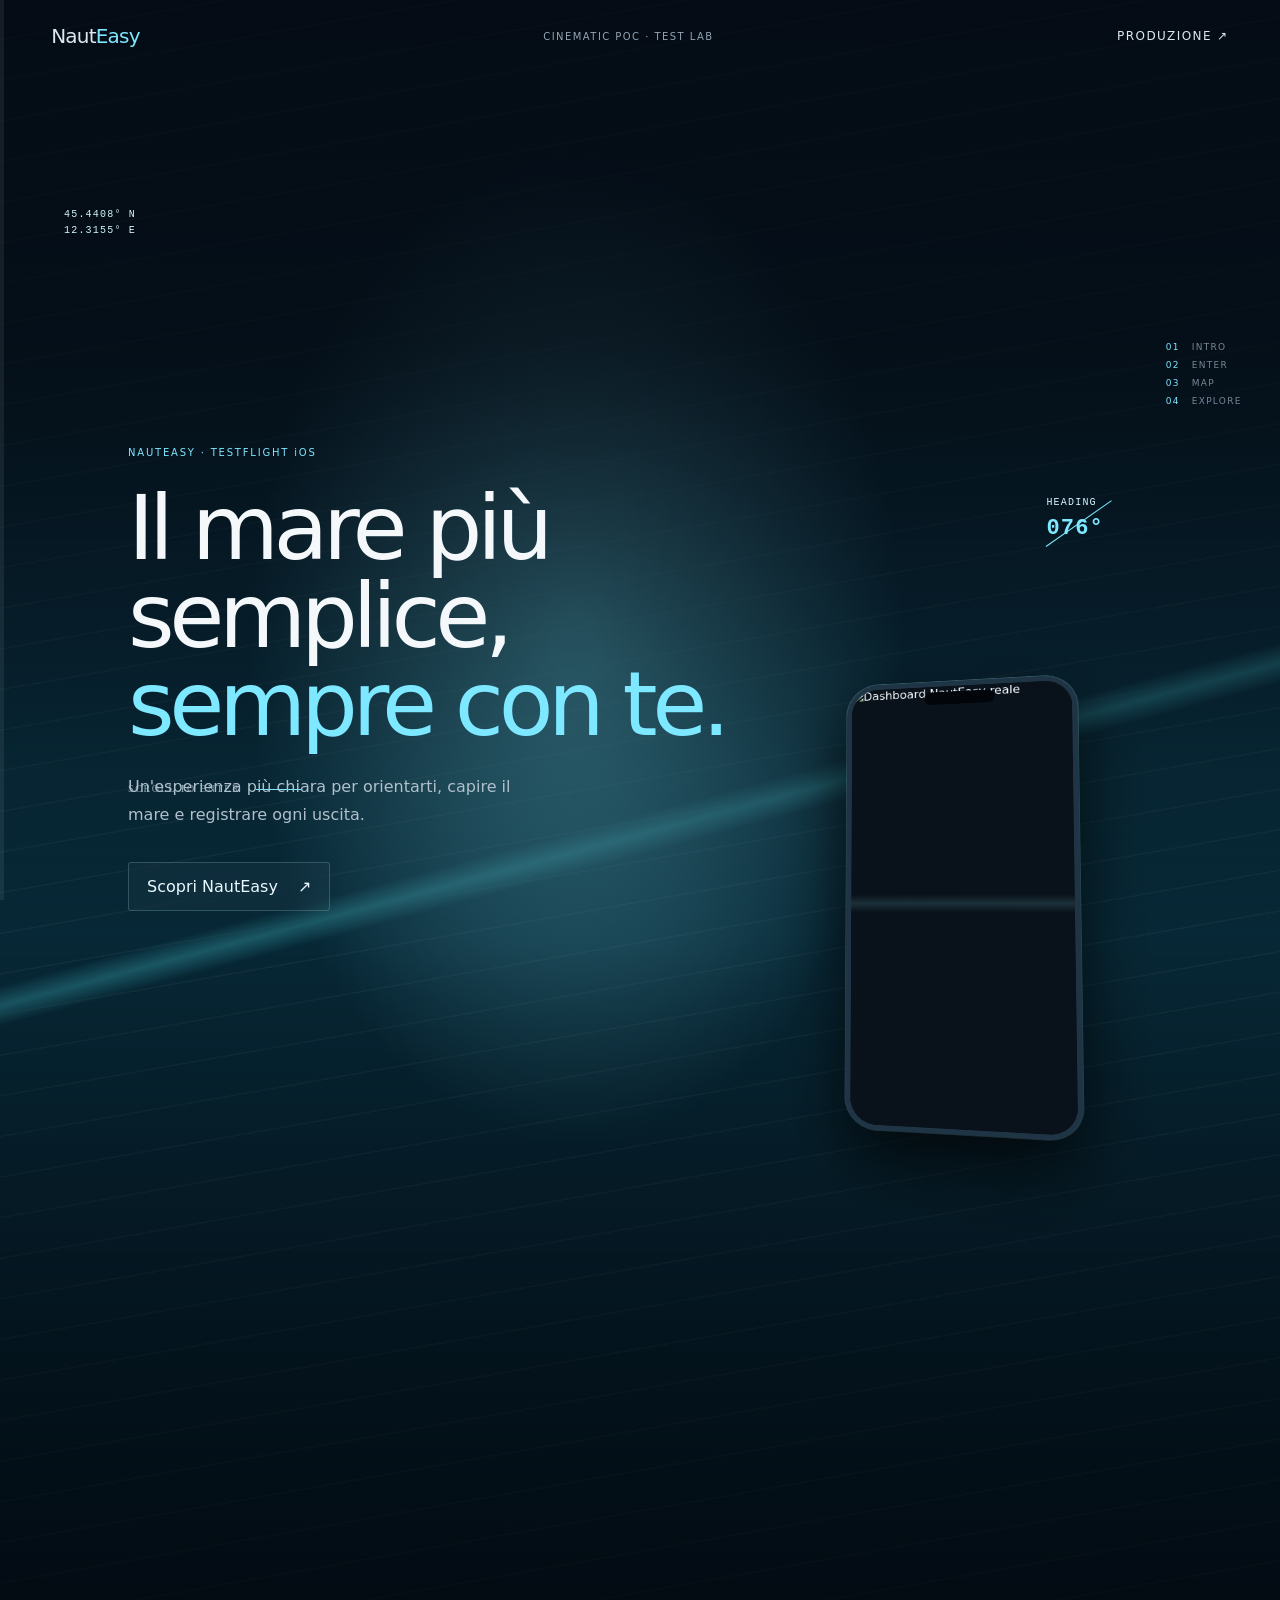
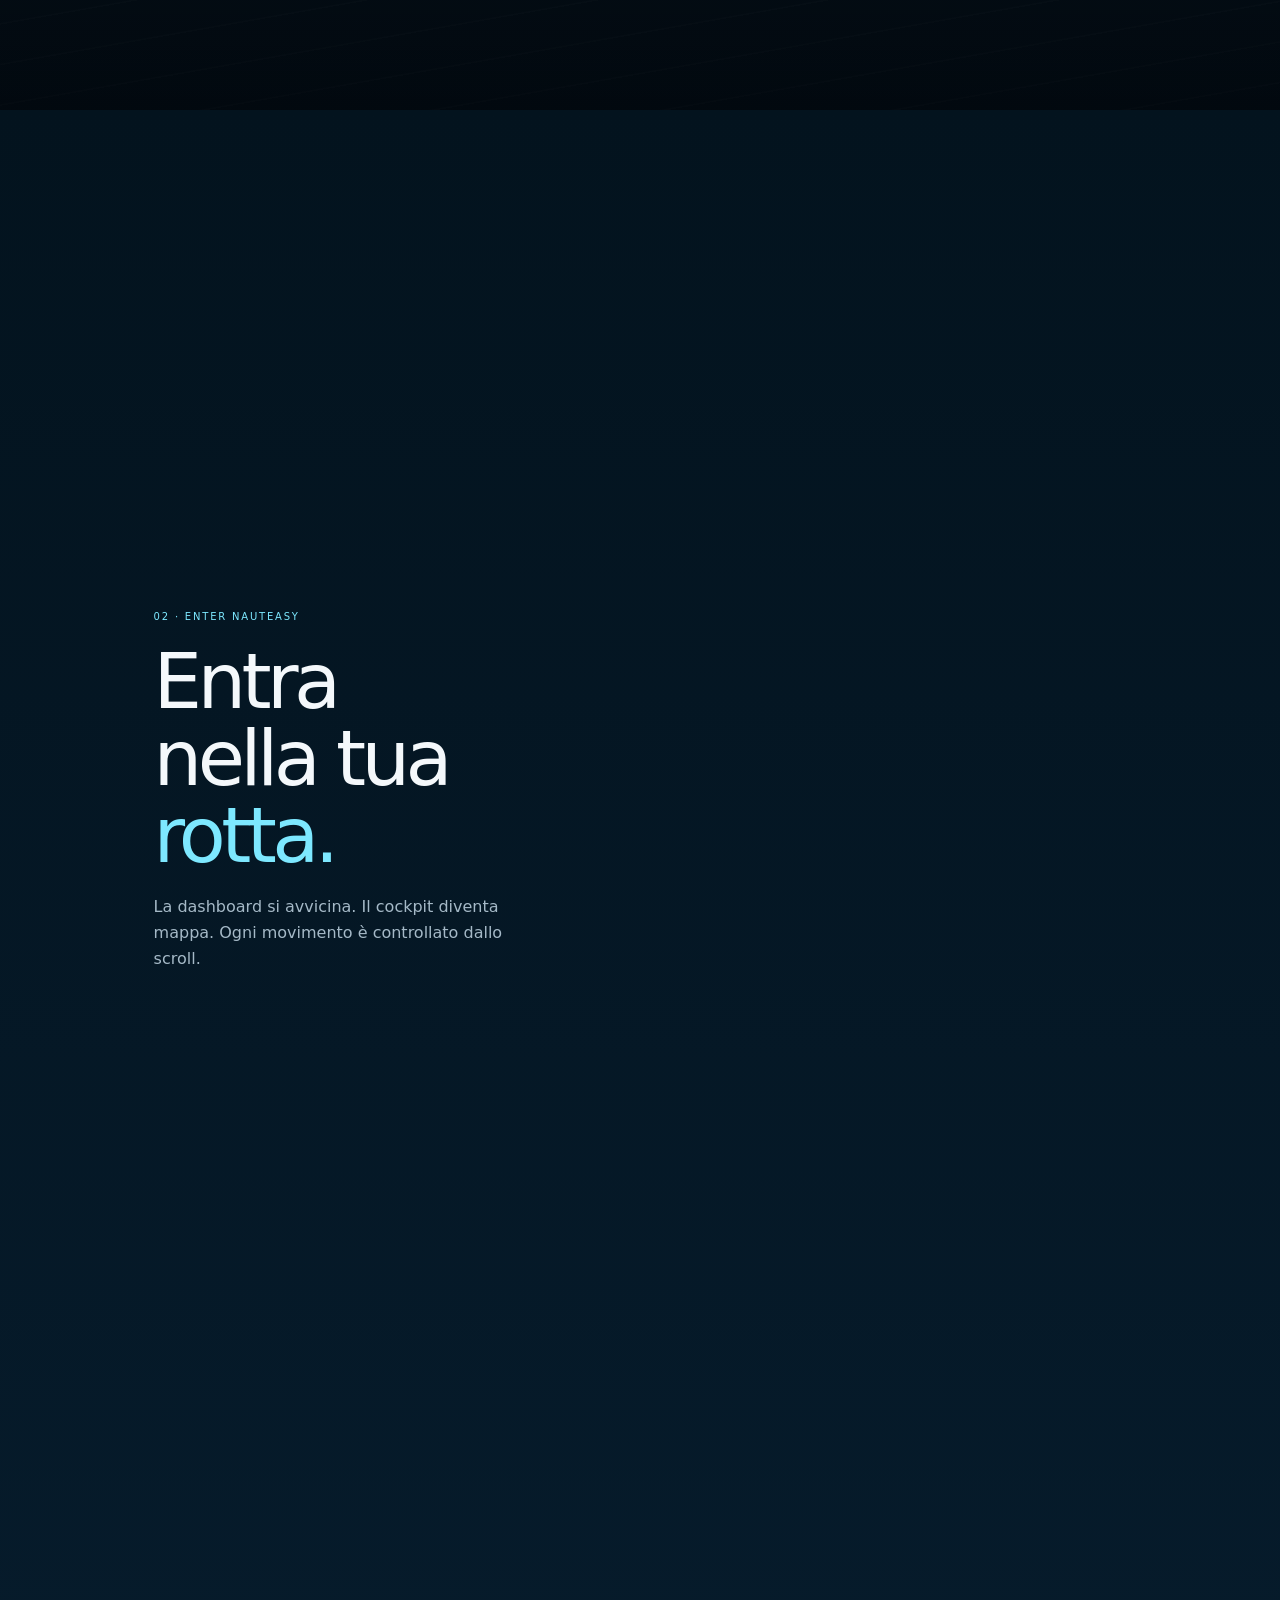
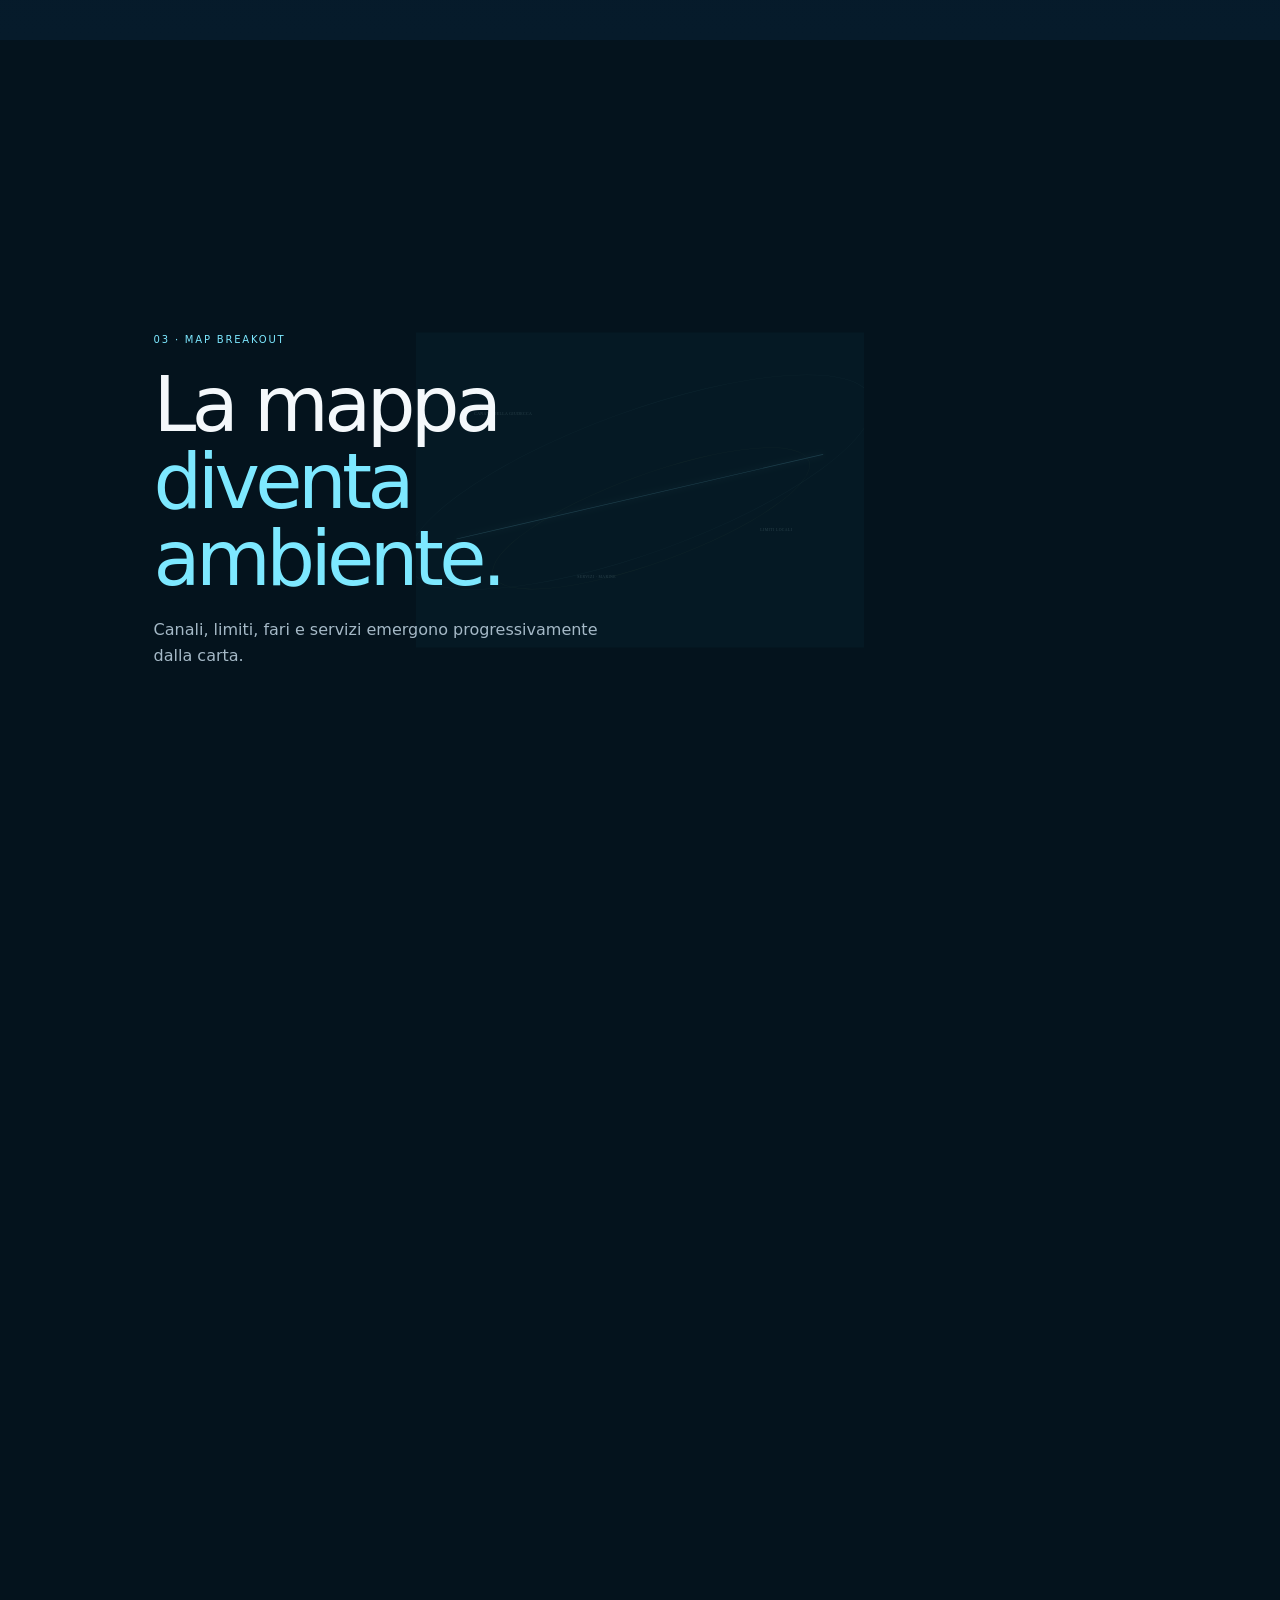
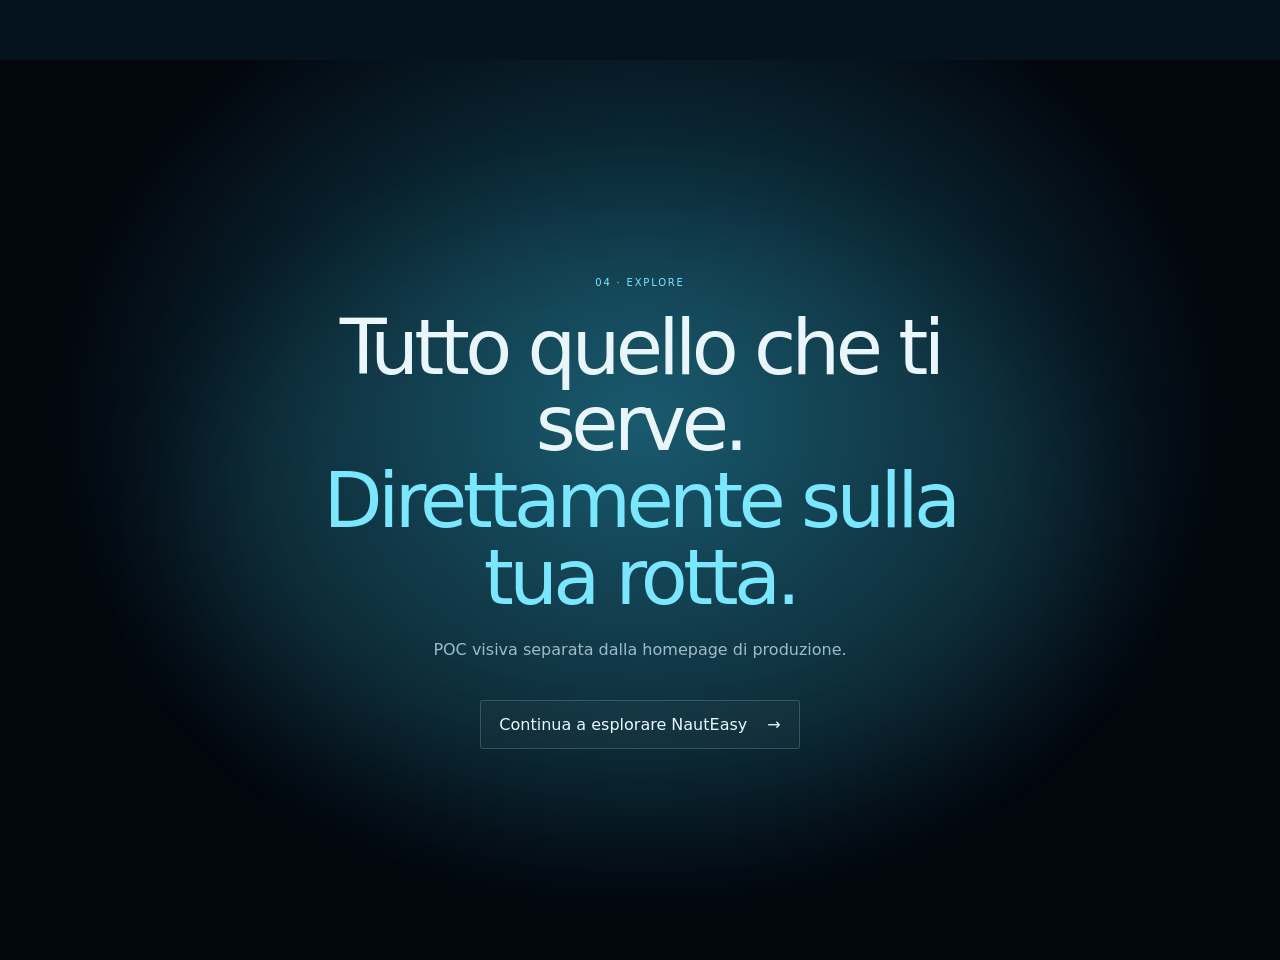
==== cinematic-poc/index.html @ 695d8c0b "Add isolated cinematic scroll POC" ====
<!doctype html><html lang="it"><head><meta charset="utf-8"><meta name="viewport" content="width=device-width,initial-scale=1"><meta name="description" content="NautEasy cinematic scroll POC — laboratorio visivo separato dalla produzione."><title>NautEasy — Cinematic Scroll POC</title><link rel="stylesheet" href="styles.css"></head><body><div class="progress"><span></span></div><nav class="nav"><a href="../index.html" class="logo">Naut<span>Easy</span></a><span class="poc">CINEMATIC POC · TEST LAB</span><a href="../index.html">Produzione ↗</a></nav><aside class="chapters"><b>01</b><span>INTRO</span><b>02</b><span>ENTER</span><b>03</b><span>MAP</span><b>04</b><span>EXPLORE</span></aside><main><section class="scene hero"><div class="sea"></div><div class="hud coord">45.4408° N<br>12.3155° E</div><div class="hud heading">HEADING <strong>076°</strong><i></i></div><div class="hero-copy"><small>NAUTEASY · TESTFLIGHT iOS</small><h1>Il mare più semplice,<br><em>sempre con te.</em></h1><p>Un'esperienza più chiara per orientarti, capire il mare e registrare ogni uscita.</p><a class="cta" href="../implementazioni-it.html">Scopri NautEasy <span>↗</span></a></div><div class="scroll-cue">SCROLL TO ENTER <i></i></div><div class="phone" data-phone><div class="phone-glass"><img class="screen dashboard" src="assets/dashboard.png" alt="Dashboard NautEasy reale"><img class="screen map" src="assets/map.png" alt="Mappa NautEasy beta reale"><div class="scan"></div><div class="map-layers"><span class="layer channel">CANALI</span><span class="layer limit">10 km/h</span><span class="layer beacon">✦ FARI</span><span class="layer marina">MARINE</span><span class="layer waypoint">WP 01</span></div></div></div></section><section class="scene morph"><div class="morph-copy"><small>02 · ENTER NAUTEASY</small><h2>Entra nella tua<br><em>rotta.</em></h2><p>La dashboard si avvicina. Il cockpit diventa mappa. Ogni movimento è controllato dallo scroll.</p></div><div class="trace"><svg viewBox="0 0 600 220" preserveAspectRatio="none"><path d="M0 180 C120 20 210 205 320 82 S480 20 600 120"/></svg></div></section><section class="scene breakout"><div class="map-environment"><div class="grid"></div><div class="contour c1"></div><div class="contour c2"></div><div class="route"></div><div class="map-label l1">CANALE DELLA GIUDECCA</div><div class="map-label l2">LIMITI LOCALI</div><div class="map-label l3">SERVIZI · MARINE</div></div><div class="breakout-copy"><small>03 · MAP BREAKOUT</small><h2>La mappa<br><em>diventa ambiente.</em></h2><p>Canali, limiti, fari e servizi emergono progressivamente dalla carta.</p></div><div class="layers"><span>CANALI</span><span>LIMITI</span><span>FARI</span><span>MARINE</span></div></section><section class="scene finale"><div class="final-glow"></div><div class="final-copy"><small>04 · EXPLORE</small><h2>Tutto quello che ti serve.<br><em>Direttamente sulla tua rotta.</em></h2><p>POC visiva separata dalla homepage di produzione.</p><a class="cta" href="../index.html">Continua a esplorare NautEasy <span>→</span></a></div></section></main><script src="script.js"></script></body></html>
---- cinematic-poc/styles.css ----
:root{--ink:#050912;--cyan:#7de8ff;--muted:#8b9cac;--line:#ffffff22}*{box-sizing:border-box}html{background:var(--ink);color:#f4f8fb;font-family:Inter,ui-sans-serif,system-ui,sans-serif;scroll-behavior:smooth}body{margin:0;background:var(--ink);overflow-x:hidden}.nav{position:fixed;z-index:10;top:0;left:0;right:0;display:flex;align-items:center;justify-content:space-between;padding:24px 4vw;font-size:12px;letter-spacing:.12em;text-transform:uppercase}.nav a{color:#dce8ef;text-decoration:none}.logo{font-size:20px;letter-spacing:-.04em;text-transform:none}.logo span{color:var(--cyan)}.poc{color:#91a4b6;font-size:10px}.progress{position:fixed;z-index:12;top:0;left:0;width:4px;height:100vh;background:#ffffff12}.progress span{display:block;width:100%;height:0;background:var(--cyan);box-shadow:0 0 18px var(--cyan)}.chapters{position:fixed;z-index:9;right:3vw;top:38%;display:grid;grid-template-columns:auto auto;gap:8px 12px;color:#778897;font-size:9px;letter-spacing:.14em}.chapters b{color:var(--cyan);font-weight:500}.scene{position:relative;min-height:100vh;overflow:hidden}.hero{height:190vh;background:linear-gradient(#071522,#082c3b 45%,#03131e)}.sea{position:absolute;inset:0;background:radial-gradient(ellipse at 45% 38%,#3e9db2aa 0 2%,transparent 33%),linear-gradient(165deg,transparent 48%,#0e5b6b 49%,transparent 50%),repeating-linear-gradient(170deg,transparent 0 38px,#ffffff09 39px 40px);filter:saturate(.8)}.sea:after{content:"";position:absolute;inset:0;background:linear-gradient(180deg,#020710aa 0 20%,transparent 55%,#01050bbb);pointer-events:none}.hero-copy{position:sticky;top:22vh;width:min(640px,70vw);margin-left:10vw;padding-top:27vh;z-index:2;transition:opacity .2s}.hero-copy small,.morph-copy small,.breakout-copy small,.final-copy small{color:var(--cyan);letter-spacing:.18em;font-size:10px}.hero h1{font-size:clamp(42px,7vw,100px);line-height:.98;font-weight:400;letter-spacing:-.06em;margin:25px 0}.hero h1 em,.morph-copy em,.breakout-copy em,.final-copy em{color:var(--cyan);font-style:normal}.hero p{max-width:420px;color:#b0c0cc;line-height:1.7}.cta{display:inline-flex;gap:20px;margin-top:18px;padding:14px 18px;border:1px solid #b8edf633;border-radius:3px;color:#e9f9ff;text-decoration:none;background:#ffffff08;backdrop-filter:blur(10px)}.hud{position:absolute;z-index:3;color:#d3f5ff;font:10px/1.6 ui-monospace,monospace;letter-spacing:.12em}.coord{top:23vh;left:5vw}.heading{top:55vh;right:12vw}.heading strong{display:block;color:var(--cyan);font-size:22px}.heading i{display:block;width:80px;height:1px;background:var(--cyan);transform:rotate(-35deg);transform-origin:left}.scroll-cue{position:absolute;top:87vh;left:10vw;color:#8fa6b4;font:10px ui-monospace;letter-spacing:.16em}.scroll-cue i{display:inline-block;width:46px;height:1px;background:var(--cyan);margin-left:12px;vertical-align:middle}.phone{position:sticky;z-index:4;top:18vh;width:min(310px,42vw);aspect-ratio:.49;margin:-14vh auto 0;border:7px solid #1f3545;border-radius:44px;background:#020509;box-shadow:0 40px 90px #000b,0 0 0 1px #9deaff55;transform:perspective(1000px) rotateY(-15deg) rotateX(5deg) translate3d(25vw,0,0) scale(.72);transition:none}.phone:before{content:"";position:absolute;z-index:4;top:8px;left:50%;width:32%;height:18px;transform:translateX(-50%);border-radius:20px;background:#020509}.phone-glass{position:absolute;inset:0;overflow:hidden;border-radius:36px;background:#09121b}.screen{position:absolute;inset:0;width:100%;height:100%;object-fit:cover;object-position:top;transition:opacity .2s,transform .2s;filter:saturate(.85)}.screen.map{opacity:0;transform:scale(1.12)}.scan{position:absolute;inset:0;background:linear-gradient(transparent 48%,#8eefff22 50%,transparent 52%);mix-blend-mode:screen}.map-layers{position:absolute;inset:0;pointer-events:none}.layer{position:absolute;opacity:0;color:#b5f5ff;border:1px solid #92ecff77;background:#05131dcc;padding:6px 8px;font:9px ui-monospace;letter-spacing:.08em}.channel{top:38%;left:8%}.limit{top:54%;right:7%}.beacon{top:23%;right:12%}.marina{bottom:28%;left:10%}.waypoint{bottom:16%;right:10%}.morph{height:170vh;background:linear-gradient(#03131e,#061b2b)}.morph-copy{position:sticky;top:27vh;margin-left:12vw;padding-top:28vh;width:360px;z-index:3}.morph-copy h2,.breakout-copy h2,.final-copy h2{font-size:clamp(38px,6vw,82px);line-height:1;letter-spacing:-.06em;font-weight:400;margin:20px 0}.morph-copy p,.breakout-copy p,.final-copy p{color:#a5b9c7;line-height:1.6}.trace{position:absolute;inset:45% 0 auto;height:220px;opacity:.5}.trace path{fill:none;stroke:var(--cyan);stroke-width:2;stroke-dasharray:800;stroke-dashoffset:800}.breakout{height:180vh;background:#04131d}.map-environment{position:sticky;top:0;height:100vh;transform:scale(.35);opacity:.2;background:#0b3340;overflow:hidden;transition:none}.grid{position:absolute;inset:0;background:linear-gradient(45deg,#ffffff0b 1px,transparent 1px),linear-gradient(-45deg,#ffffff08 1px,transparent 1px);background-size:70px 70px}.contour{position:absolute;border:1px solid #76dce955;border-radius:50%;transform:rotate(-20deg)}.c1{width:110%;height:45%;top:25%;left:-5%}.c2{width:75%;height:28%;top:45%;left:15%;border-color:#b4f18d55}.route{position:absolute;left:8%;right:8%;top:52%;height:2px;background:var(--cyan);box-shadow:0 0 18px var(--cyan);transform:rotate(-13deg)}.map-label{position:absolute;color:#baf5ff;font:11px ui-monospace;letter-spacing:.1em}.l1{top:25%;left:13%}.l2{top:62%;right:16%}.l3{bottom:22%;left:36%}.breakout-copy{position:absolute;z-index:3;top:32vh;left:12vw;max-width:480px}.layers{position:absolute;z-index:4;bottom:18vh;left:12vw;display:flex;gap:12px}.layers span{padding:8px 10px;border:1px solid #83e8ff55;color:#a7eefa;font:9px ui-monospace;opacity:0;transform:translateY(18px)}.finale{height:100vh;display:grid;place-items:center;text-align:center;background:radial-gradient(ellipse at 50% 40%,#155064,#02060d 65%)}.final-copy{max-width:780px;padding:24px}.final-copy p{margin:20px auto}.final-glow{position:absolute;width:70vw;height:45vw;border-radius:50%;background:#56e5ff12;filter:blur(60px)}@media(max-width:700px){.nav{padding:18px 5vw}.poc{display:none}.chapters{right:5vw;transform:scale(.8);transform-origin:right}.hero-copy{width:82vw;margin-left:10vw}.phone{width:245px;margin-top:-8vh}.morph-copy,.breakout-copy{margin-left:9vw;left:9vw;width:76vw}.layers{left:9vw;flex-wrap:wrap;width:70vw}.hud{display:none}}@media(prefers-reduced-motion:reduce){html{scroll-behavior:auto}.phone,.map-environment,.screen,.hero-copy{transition:none!important;transform:none!important}.trace path{stroke-dashoffset:0}.layer,.layers span{opacity:1;transform:none}.sea{filter:none}}
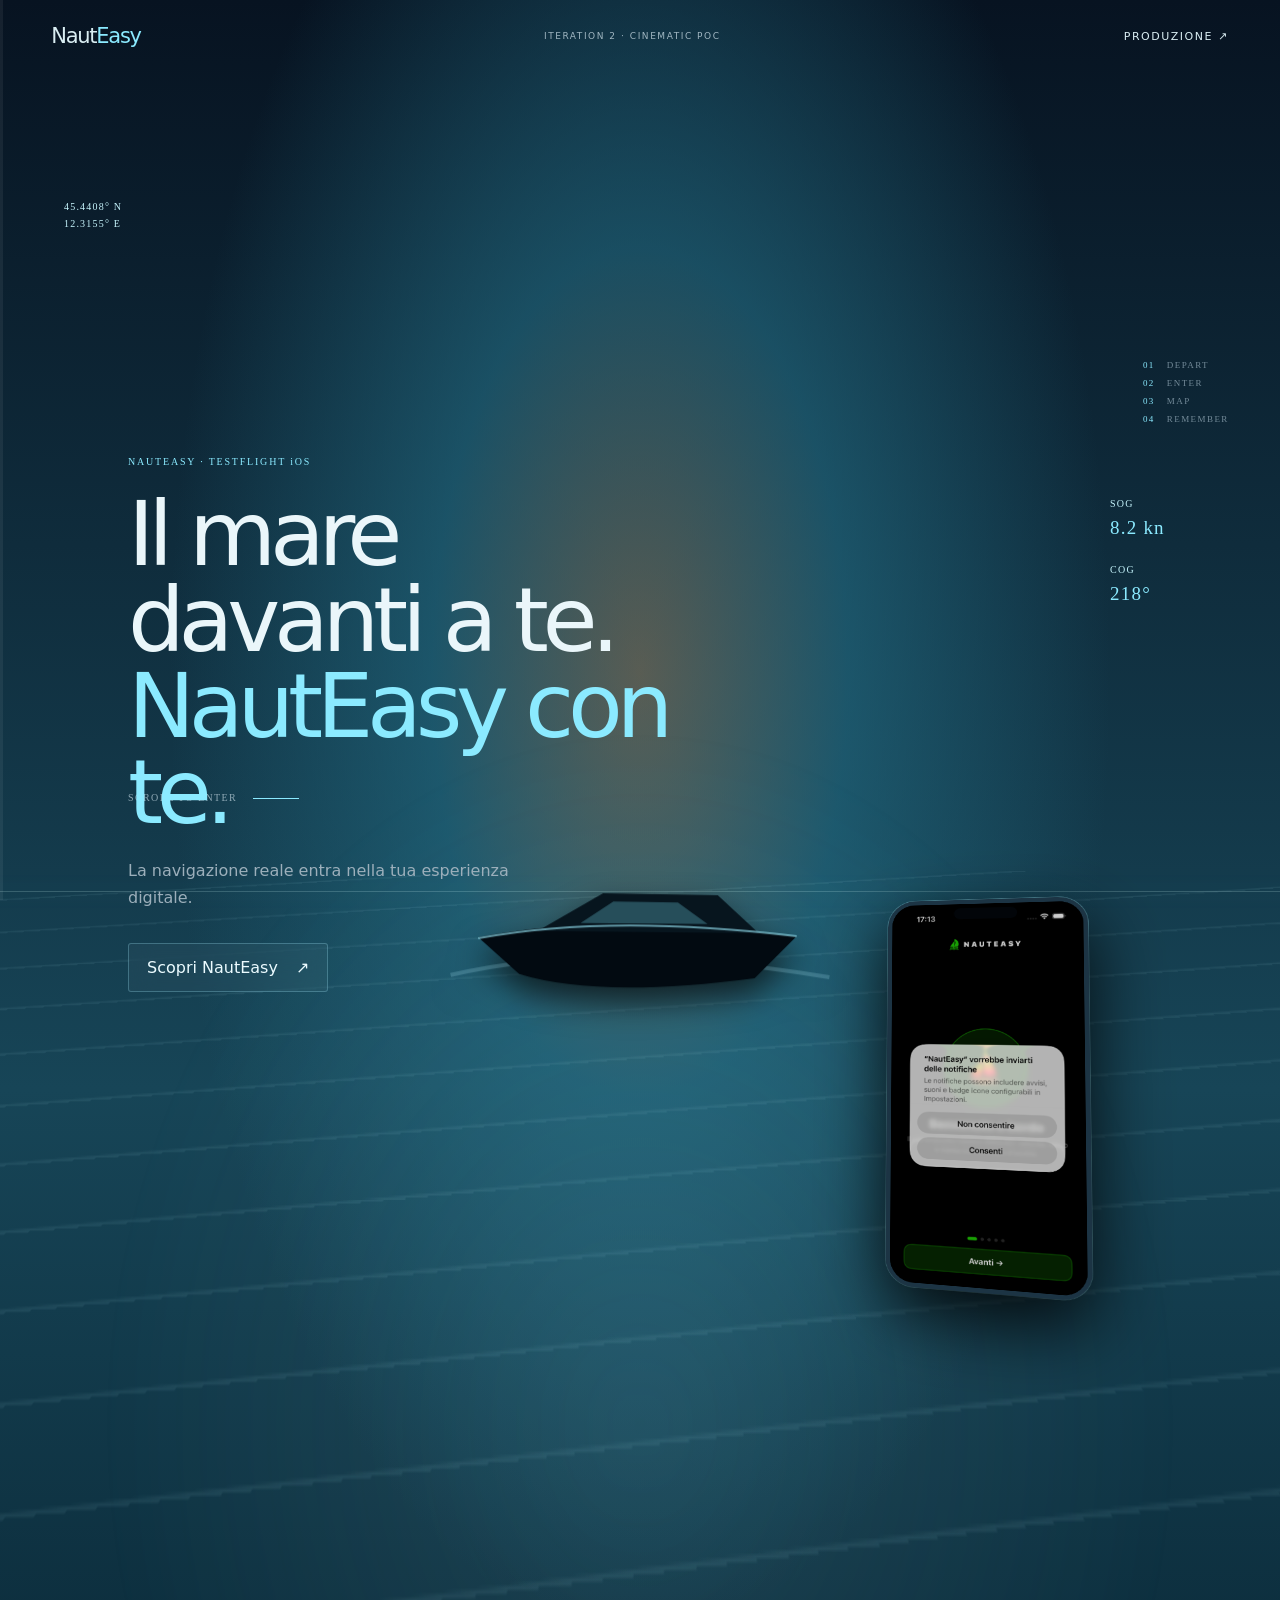
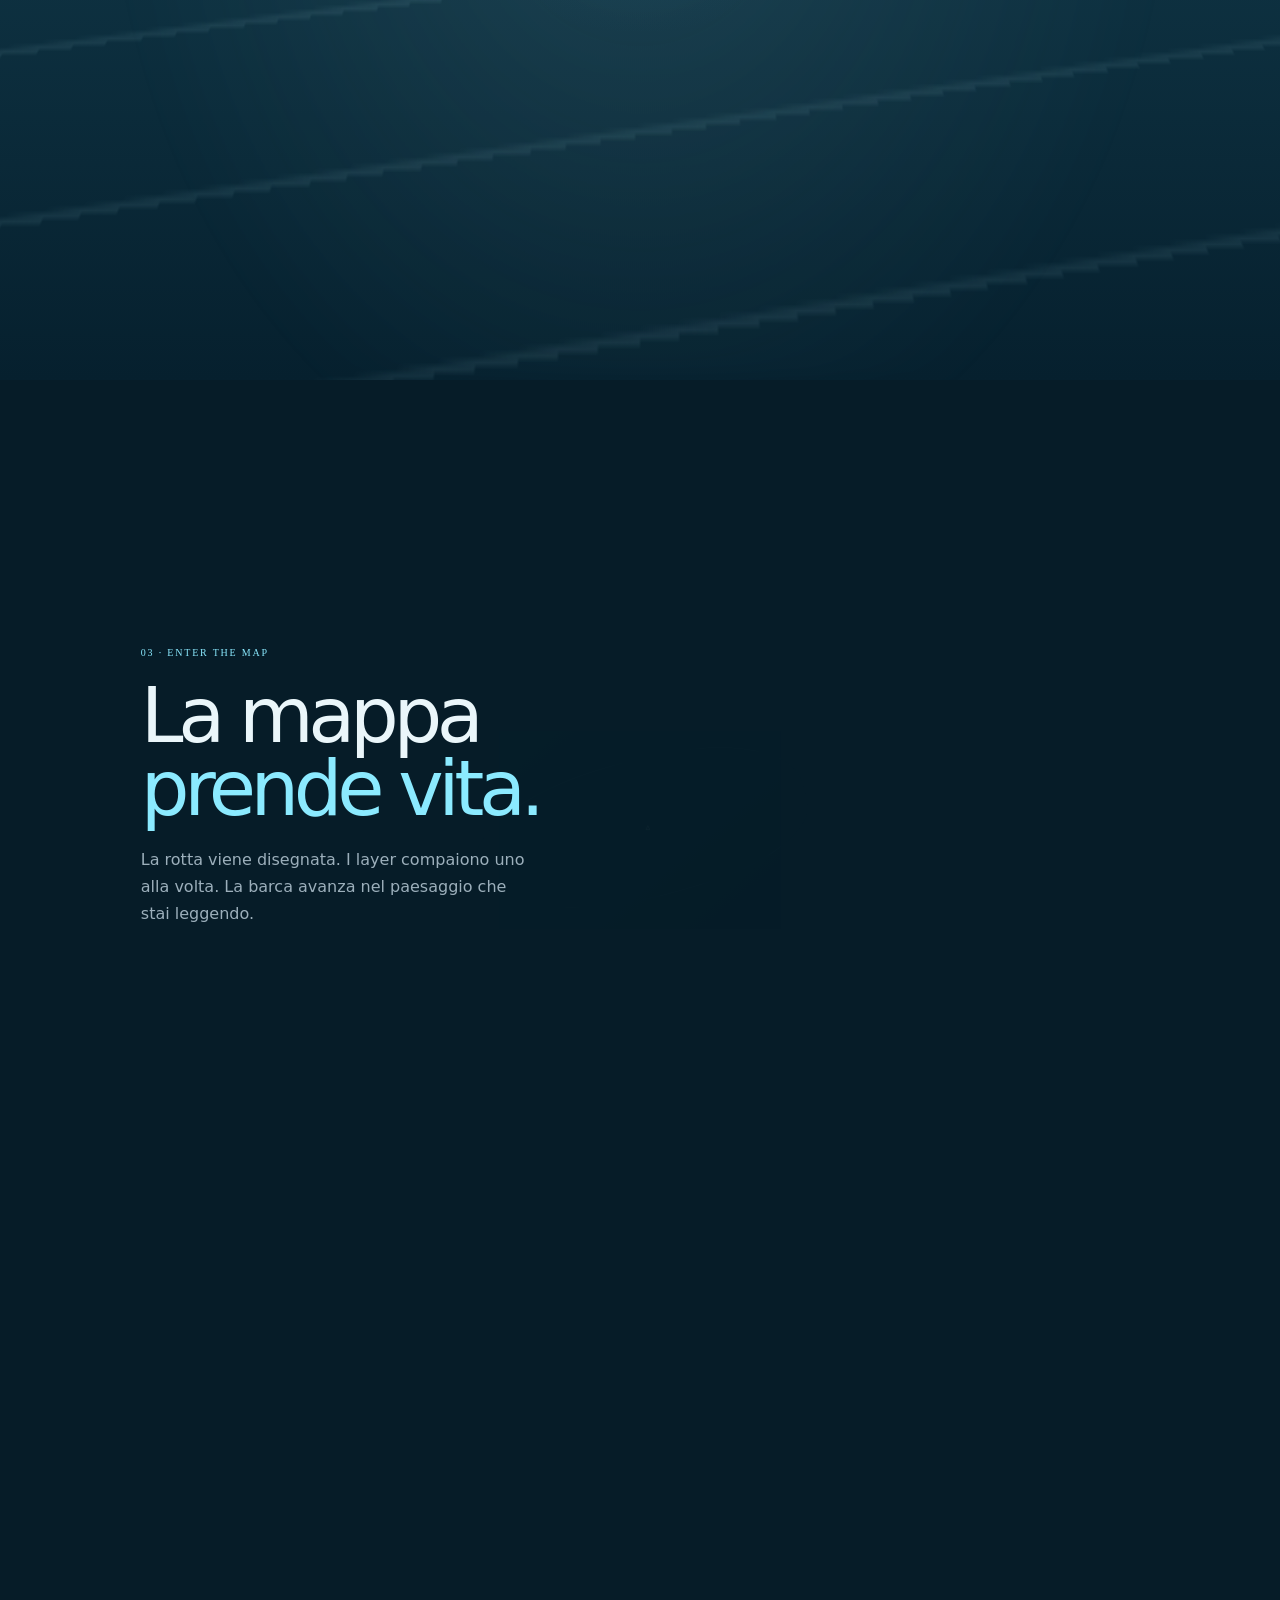
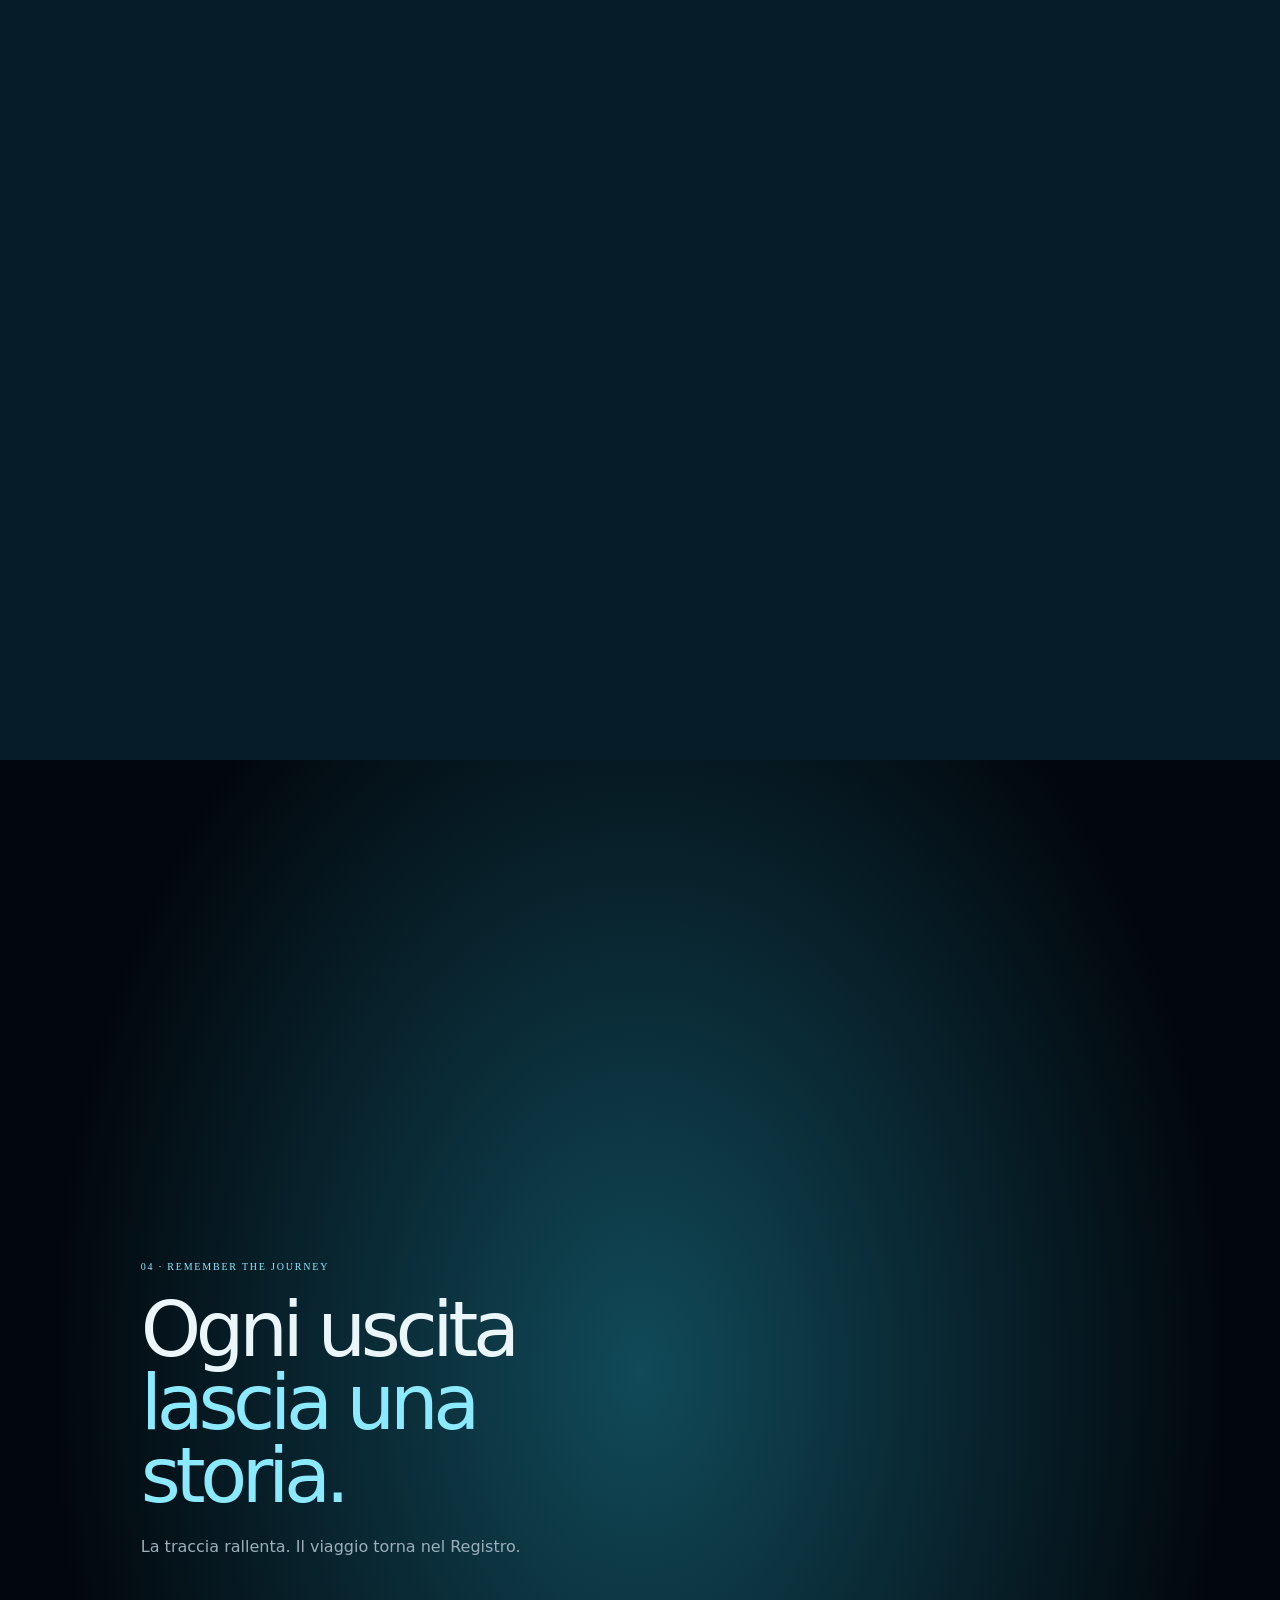
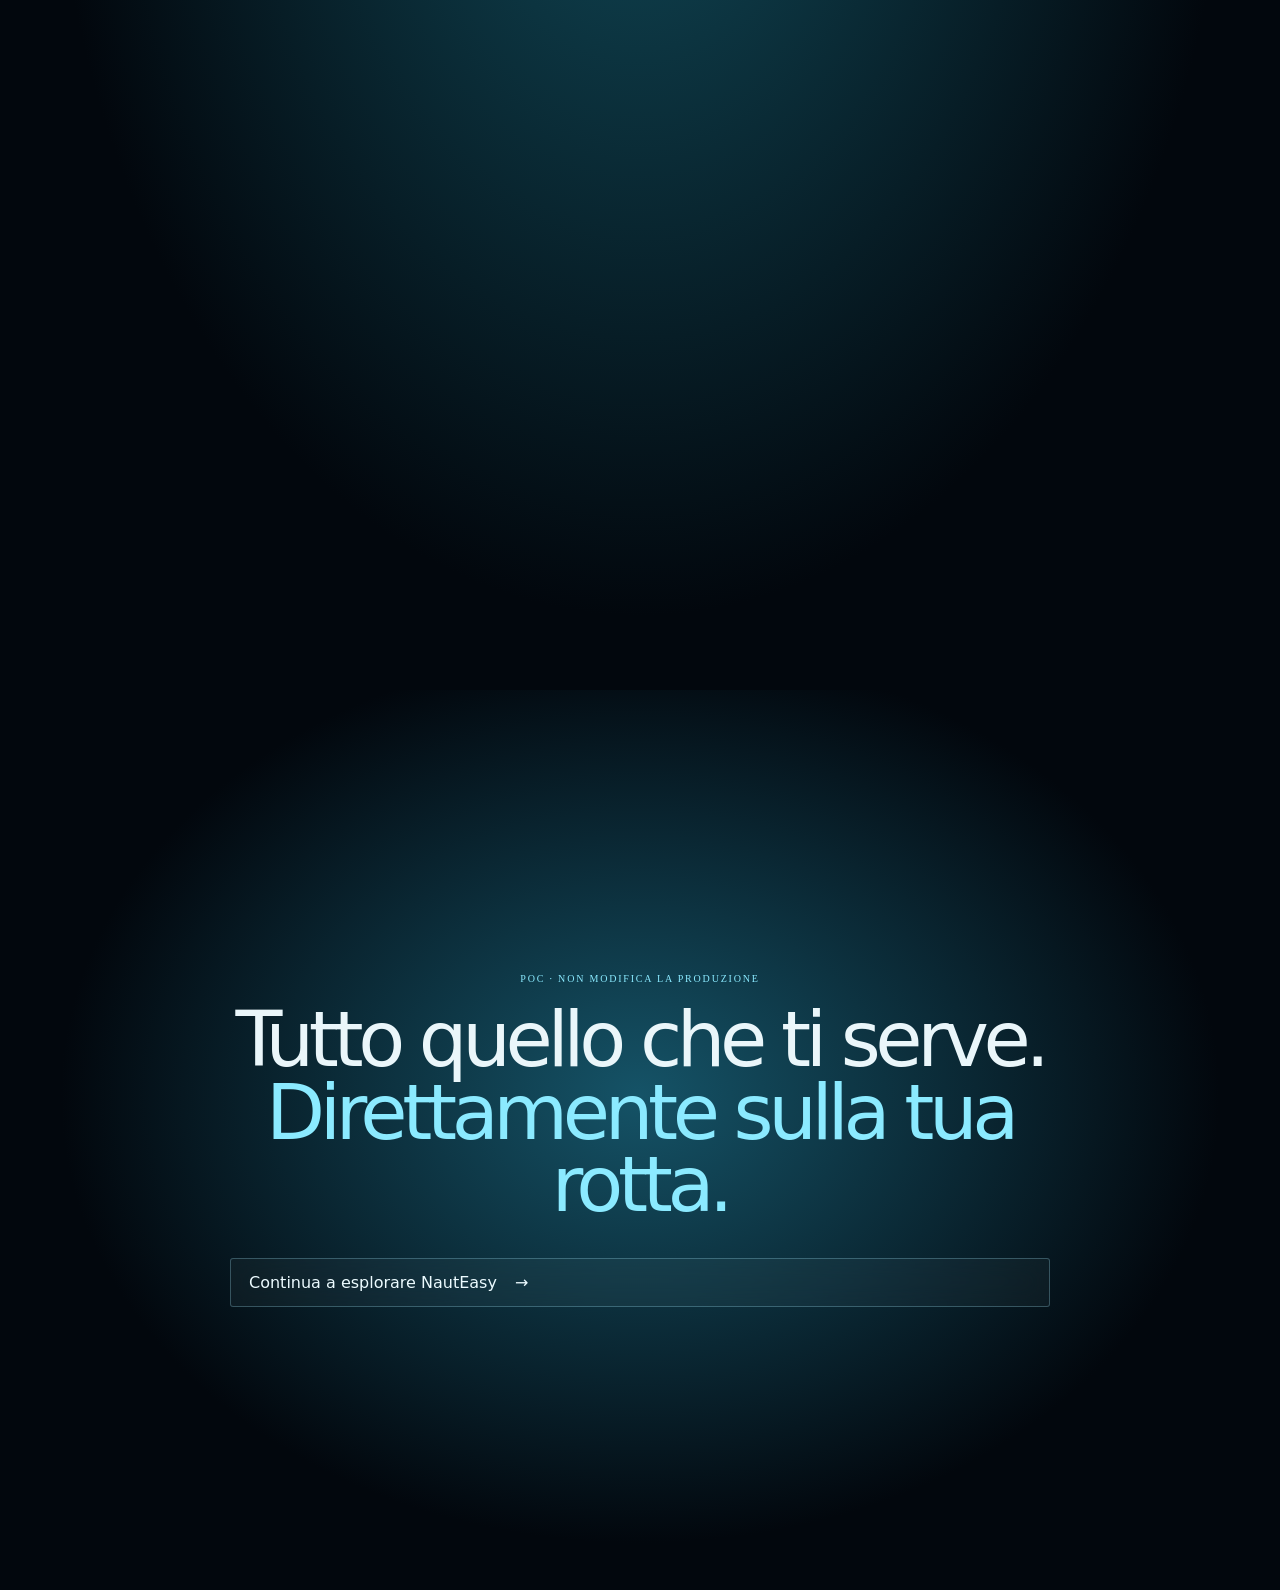
==== commit a6c99f93: "Cinematic POC iteration 2 visual storytelling" ====
--- a/cinematic-poc/index.html
+++ b/cinematic-poc/index.html
@@ -1 +1 @@
-<!doctype html><html lang="it"><head><meta charset="utf-8"><meta name="viewport" content="width=device-width,initial-scale=1"><meta name="description" content="NautEasy cinematic scroll POC — laboratorio visivo separato dalla produzione."><title>NautEasy — Cinematic Scroll POC</title><link rel="stylesheet" href="styles.css"></head><body><div class="progress"><span></span></div><nav class="nav"><a href="../index.html" class="logo">Naut<span>Easy</span></a><span class="poc">CINEMATIC POC · TEST LAB</span><a href="../index.html">Produzione ↗</a></nav><aside class="chapters"><b>01</b><span>INTRO</span><b>02</b><span>ENTER</span><b>03</b><span>MAP</span><b>04</b><span>EXPLORE</span></aside><main><section class="scene hero"><div class="sea"></div><div class="hud coord">45.4408° N<br>12.3155° E</div><div class="hud heading">HEADING <strong>076°</strong><i></i></div><div class="hero-copy"><small>NAUTEASY · TESTFLIGHT iOS</small><h1>Il mare più semplice,<br><em>sempre con te.</em></h1><p>Un'esperienza più chiara per orientarti, capire il mare e registrare ogni uscita.</p><a class="cta" href="../implementazioni-it.html">Scopri NautEasy <span>↗</span></a></div><div class="scroll-cue">SCROLL TO ENTER <i></i></div><div class="phone" data-phone><div class="phone-glass"><img class="screen dashboard" src="assets/dashboard.png" alt="Dashboard NautEasy reale"><img class="screen map" src="assets/map.png" alt="Mappa NautEasy beta reale"><div class="scan"></div><div class="map-layers"><span class="layer channel">CANALI</span><span class="layer limit">10 km/h</span><span class="layer beacon">✦ FARI</span><span class="layer marina">MARINE</span><span class="layer waypoint">WP 01</span></div></div></div></section><section class="scene morph"><div class="morph-copy"><small>02 · ENTER NAUTEASY</small><h2>Entra nella tua<br><em>rotta.</em></h2><p>La dashboard si avvicina. Il cockpit diventa mappa. Ogni movimento è controllato dallo scroll.</p></div><div class="trace"><svg viewBox="0 0 600 220" preserveAspectRatio="none"><path d="M0 180 C120 20 210 205 320 82 S480 20 600 120"/></svg></div></section><section class="scene breakout"><div class="map-environment"><div class="grid"></div><div class="contour c1"></div><div class="contour c2"></div><div class="route"></div><div class="map-label l1">CANALE DELLA GIUDECCA</div><div class="map-label l2">LIMITI LOCALI</div><div class="map-label l3">SERVIZI · MARINE</div></div><div class="breakout-copy"><small>03 · MAP BREAKOUT</small><h2>La mappa<br><em>diventa ambiente.</em></h2><p>Canali, limiti, fari e servizi emergono progressivamente dalla carta.</p></div><div class="layers"><span>CANALI</span><span>LIMITI</span><span>FARI</span><span>MARINE</span></div></section><section class="scene finale"><div class="final-glow"></div><div class="final-copy"><small>04 · EXPLORE</small><h2>Tutto quello che ti serve.<br><em>Direttamente sulla tua rotta.</em></h2><p>POC visiva separata dalla homepage di produzione.</p><a class="cta" href="../index.html">Continua a esplorare NautEasy <span>→</span></a></div></section></main><script src="script.js"></script></body></html>
+<!doctype html><html lang="it"><head><meta charset="utf-8"><meta name="viewport" content="width=device-width,initial-scale=1"><meta name="description" content="NautEasy cinematic scroll POC — visual storytelling per la navigazione."><title>NautEasy — Enter the sea</title><link rel="stylesheet" href="styles.css"></head><body><div class="progress"><span></span></div><nav><a class="logo" href="../index.html">Naut<span>Easy</span></a><span class="poc">ITERATION 2 · CINEMATIC POC</span><a href="../index.html">Produzione ↗</a></nav><aside class="chapters"><b>01</b><span>DEPART</span><b>02</b><span>ENTER</span><b>03</b><span>MAP</span><b>04</b><span>REMEMBER</span></aside><main><section class="scene voyage"><div class="sky"></div><div class="horizon"></div><div class="water"></div><div class="mist"></div><div class="hud coord">45.4408° N<br>12.3155° E</div><div class="hud readout">SOG <strong>8.2 kn</strong><br>COG <strong>218°</strong></div><div class="boat" aria-hidden="true"><svg viewBox="0 0 420 150"><path class="wake" d="M25 120 Q170 85 395 122"/><path class="hull" d="M52 83 Q180 58 363 82 L322 123 Q170 143 92 119Z"/><path class="deck" d="M110 77 L174 40 L286 42 L326 79Z"/><path class="windshield" d="M152 69 L184 48 L247 49 L276 70Z"/><path class="edge" d="M52 84 Q180 60 363 82"/></svg></div><div class="voyage-copy"><small>NAUTEASY · TESTFLIGHT iOS</small><h1>Il mare davanti a te.<br><em>NautEasy con te.</em></h1><p>La navigazione reale entra nella tua esperienza digitale.</p><a class="cta" href="../implementazioni-it.html">Scopri NautEasy <span>↗</span></a></div><div class="phone" data-phone><div class="screen-wrap"><img class="screen dashboard" src="assets/dashboard.png" alt="Dashboard NautEasy reale"><img class="screen map" src="assets/map.png" alt="Mappa NautEasy beta reale"><div class="screen-hud"><span>12.4 km</span><span>218°</span><span>3.2 m</span><span>8 kn</span></div><div class="layers"><i class="canals">CANALI</i><i class="limits">10 km/h</i><i class="beacons">✦ FARI</i><i class="marinas">MARINE</i></div></div></div><div class="scroll-cue">SCROLL TO ENTER <i></i></div></section><section class="scene map-scene"><div class="map-world"><div class="map-grid"></div><div class="shore"></div><div class="route"></div><div class="map-boat">△</div><span class="label canal-label">CANALE · 01</span><span class="label limit-label">10 km/h · LIMITI LOCALI</span><span class="label beacon-label">✦ SEAMARK</span><span class="label marina-label">MARINA · SERVIZI</span></div><div class="map-copy"><small>03 · ENTER THE MAP</small><h2>La mappa<br><em>prende vita.</em></h2><p>La rotta viene disegnata. I layer compaiono uno alla volta. La barca avanza nel paesaggio che stai leggendo.</p></div><div class="floating-ui weather"><img src="assets/logbook.png" alt="Anteprima NautEasy beta"><b>METEO · 18°</b></div><div class="floating-ui tide"><b>MAREA</b><span>+0.42 m</span></div></section><section class="scene memory"><div class="memory-copy"><small>04 · REMEMBER THE JOURNEY</small><h2>Ogni uscita<br><em>lascia una storia.</em></h2><p>La traccia rallenta. Il viaggio torna nel Registro.</p></div><div class="mem-card m1"><img src="assets/logbook.png" alt="Registro NautEasy beta"></div><div class="mem-card m2"><div class="memory-photo"></div><span>VENEZIA · 18:42</span></div><div class="mem-card m3"><div class="memory-photo second"></div><span>TRACK · 12.4 NM</span></div></section><section class="scene end"><small>POC · NON MODIFICA LA PRODUZIONE</small><h2>Tutto quello che ti serve.<br><em>Direttamente sulla tua rotta.</em></h2><a class="cta" href="../index.html">Continua a esplorare NautEasy <span>→</span></a></section></main><script src="script.js"></script></body></html>
--- a/cinematic-poc/styles.css
+++ b/cinematic-poc/styles.css
@@ -1 +1 @@
-:root{--ink:#050912;--cyan:#7de8ff;--muted:#8b9cac;--line:#ffffff22}*{box-sizing:border-box}html{background:var(--ink);color:#f4f8fb;font-family:Inter,ui-sans-serif,system-ui,sans-serif;scroll-behavior:smooth}body{margin:0;background:var(--ink);overflow-x:hidden}.nav{position:fixed;z-index:10;top:0;left:0;right:0;display:flex;align-items:center;justify-content:space-between;padding:24px 4vw;font-size:12px;letter-spacing:.12em;text-transform:uppercase}.nav a{color:#dce8ef;text-decoration:none}.logo{font-size:20px;letter-spacing:-.04em;text-transform:none}.logo span{color:var(--cyan)}.poc{color:#91a4b6;font-size:10px}.progress{position:fixed;z-index:12;top:0;left:0;width:4px;height:100vh;background:#ffffff12}.progress span{display:block;width:100%;height:0;background:var(--cyan);box-shadow:0 0 18px var(--cyan)}.chapters{position:fixed;z-index:9;right:3vw;top:38%;display:grid;grid-template-columns:auto auto;gap:8px 12px;color:#778897;font-size:9px;letter-spacing:.14em}.chapters b{color:var(--cyan);font-weight:500}.scene{position:relative;min-height:100vh;overflow:hidden}.hero{height:190vh;background:linear-gradient(#071522,#082c3b 45%,#03131e)}.sea{position:absolute;inset:0;background:radial-gradient(ellipse at 45% 38%,#3e9db2aa 0 2%,transparent 33%),linear-gradient(165deg,transparent 48%,#0e5b6b 49%,transparent 50%),repeating-linear-gradient(170deg,transparent 0 38px,#ffffff09 39px 40px);filter:saturate(.8)}.sea:after{content:"";position:absolute;inset:0;background:linear-gradient(180deg,#020710aa 0 20%,transparent 55%,#01050bbb);pointer-events:none}.hero-copy{position:sticky;top:22vh;width:min(640px,70vw);margin-left:10vw;padding-top:27vh;z-index:2;transition:opacity .2s}.hero-copy small,.morph-copy small,.breakout-copy small,.final-copy small{color:var(--cyan);letter-spacing:.18em;font-size:10px}.hero h1{font-size:clamp(42px,7vw,100px);line-height:.98;font-weight:400;letter-spacing:-.06em;margin:25px 0}.hero h1 em,.morph-copy em,.breakout-copy em,.final-copy em{color:var(--cyan);font-style:normal}.hero p{max-width:420px;color:#b0c0cc;line-height:1.7}.cta{display:inline-flex;gap:20px;margin-top:18px;padding:14px 18px;border:1px solid #b8edf633;border-radius:3px;color:#e9f9ff;text-decoration:none;background:#ffffff08;backdrop-filter:blur(10px)}.hud{position:absolute;z-index:3;color:#d3f5ff;font:10px/1.6 ui-monospace,monospace;letter-spacing:.12em}.coord{top:23vh;left:5vw}.heading{top:55vh;right:12vw}.heading strong{display:block;color:var(--cyan);font-size:22px}.heading i{display:block;width:80px;height:1px;background:var(--cyan);transform:rotate(-35deg);transform-origin:left}.scroll-cue{position:absolute;top:87vh;left:10vw;color:#8fa6b4;font:10px ui-monospace;letter-spacing:.16em}.scroll-cue i{display:inline-block;width:46px;height:1px;background:var(--cyan);margin-left:12px;vertical-align:middle}.phone{position:sticky;z-index:4;top:18vh;width:min(310px,42vw);aspect-ratio:.49;margin:-14vh auto 0;border:7px solid #1f3545;border-radius:44px;background:#020509;box-shadow:0 40px 90px #000b,0 0 0 1px #9deaff55;transform:perspective(1000px) rotateY(-15deg) rotateX(5deg) translate3d(25vw,0,0) scale(.72);transition:none}.phone:before{content:"";position:absolute;z-index:4;top:8px;left:50%;width:32%;height:18px;transform:translateX(-50%);border-radius:20px;background:#020509}.phone-glass{position:absolute;inset:0;overflow:hidden;border-radius:36px;background:#09121b}.screen{position:absolute;inset:0;width:100%;height:100%;object-fit:cover;object-position:top;transition:opacity .2s,transform .2s;filter:saturate(.85)}.screen.map{opacity:0;transform:scale(1.12)}.scan{position:absolute;inset:0;background:linear-gradient(transparent 48%,#8eefff22 50%,transparent 52%);mix-blend-mode:screen}.map-layers{position:absolute;inset:0;pointer-events:none}.layer{position:absolute;opacity:0;color:#b5f5ff;border:1px solid #92ecff77;background:#05131dcc;padding:6px 8px;font:9px ui-monospace;letter-spacing:.08em}.channel{top:38%;left:8%}.limit{top:54%;right:7%}.beacon{top:23%;right:12%}.marina{bottom:28%;left:10%}.waypoint{bottom:16%;right:10%}.morph{height:170vh;background:linear-gradient(#03131e,#061b2b)}.morph-copy{position:sticky;top:27vh;margin-left:12vw;padding-top:28vh;width:360px;z-index:3}.morph-copy h2,.breakout-copy h2,.final-copy h2{font-size:clamp(38px,6vw,82px);line-height:1;letter-spacing:-.06em;font-weight:400;margin:20px 0}.morph-copy p,.breakout-copy p,.final-copy p{color:#a5b9c7;line-height:1.6}.trace{position:absolute;inset:45% 0 auto;height:220px;opacity:.5}.trace path{fill:none;stroke:var(--cyan);stroke-width:2;stroke-dasharray:800;stroke-dashoffset:800}.breakout{height:180vh;background:#04131d}.map-environment{position:sticky;top:0;height:100vh;transform:scale(.35);opacity:.2;background:#0b3340;overflow:hidden;transition:none}.grid{position:absolute;inset:0;background:linear-gradient(45deg,#ffffff0b 1px,transparent 1px),linear-gradient(-45deg,#ffffff08 1px,transparent 1px);background-size:70px 70px}.contour{position:absolute;border:1px solid #76dce955;border-radius:50%;transform:rotate(-20deg)}.c1{width:110%;height:45%;top:25%;left:-5%}.c2{width:75%;height:28%;top:45%;left:15%;border-color:#b4f18d55}.route{position:absolute;left:8%;right:8%;top:52%;height:2px;background:var(--cyan);box-shadow:0 0 18px var(--cyan);transform:rotate(-13deg)}.map-label{position:absolute;color:#baf5ff;font:11px ui-monospace;letter-spacing:.1em}.l1{top:25%;left:13%}.l2{top:62%;right:16%}.l3{bottom:22%;left:36%}.breakout-copy{position:absolute;z-index:3;top:32vh;left:12vw;max-width:480px}.layers{position:absolute;z-index:4;bottom:18vh;left:12vw;display:flex;gap:12px}.layers span{padding:8px 10px;border:1px solid #83e8ff55;color:#a7eefa;font:9px ui-monospace;opacity:0;transform:translateY(18px)}.finale{height:100vh;display:grid;place-items:center;text-align:center;background:radial-gradient(ellipse at 50% 40%,#155064,#02060d 65%)}.final-copy{max-width:780px;padding:24px}.final-copy p{margin:20px auto}.final-glow{position:absolute;width:70vw;height:45vw;border-radius:50%;background:#56e5ff12;filter:blur(60px)}@media(max-width:700px){.nav{padding:18px 5vw}.poc{display:none}.chapters{right:5vw;transform:scale(.8);transform-origin:right}.hero-copy{width:82vw;margin-left:10vw}.phone{width:245px;margin-top:-8vh}.morph-copy,.breakout-copy{margin-left:9vw;left:9vw;width:76vw}.layers{left:9vw;flex-wrap:wrap;width:70vw}.hud{display:none}}@media(prefers-reduced-motion:reduce){html{scroll-behavior:auto}.phone,.map-environment,.screen,.hero-copy{transition:none!important;transform:none!important}.trace path{stroke-dashoffset:0}.layer,.layers span{opacity:1;transform:none}.sea{filter:none}}
+:root{--ink:#030811;--cyan:#8beaff;--text:#eaf6fa;--muted:#9cafbb}*{box-sizing:border-box}html{background:var(--ink);color:var(--text);font-family:Inter,system-ui,sans-serif;scroll-behavior:smooth}body{margin:0;overflow-x:hidden;background:#030811}nav{position:fixed;z-index:20;top:0;left:0;right:0;display:flex;justify-content:space-between;align-items:center;padding:24px 4vw;font-size:11px;letter-spacing:.14em;text-transform:uppercase}nav a{color:#d9edf2;text-decoration:none}.logo{font-size:21px;letter-spacing:-.06em;text-transform:none}.logo span{color:var(--cyan)}.poc{color:#a1b7c2;font-size:9px}.progress{position:fixed;z-index:30;left:0;top:0;width:3px;height:100vh;background:#ffffff10}.progress span{display:block;height:0;background:var(--cyan);box-shadow:0 0 20px var(--cyan)}.chapters{position:fixed;z-index:19;right:4vw;top:40%;display:grid;grid-template-columns:auto auto;gap:8px 12px;color:#738a98;font:9px ui-monospace;letter-spacing:.16em}.chapters b{color:var(--cyan);font-weight:400}.scene{position:relative;min-height:100vh;overflow:hidden}.voyage{height:220vh;background:#061625}.sky{position:absolute;inset:0;background:radial-gradient(ellipse at 50% 34%,#e8b27655 0,#236d8499 23%,transparent 52%),linear-gradient(#071321 0%,#174557 55%,#06202e 100%)}.horizon{position:absolute;z-index:1;top:45%;left:-5%;width:110%;height:1px;background:#c9f4f233;box-shadow:0 0 20px #9be8ff44}.water{position:absolute;inset:44% 0 0;background:repeating-linear-gradient(176deg,transparent 0 34px,#b9f4ff12 35px 36px);transform:perspective(400px) rotateX(34deg);transform-origin:top}.mist{position:absolute;inset:30% 0 0;background:radial-gradient(ellipse at 50% 60%,#a9f1ff18,transparent 60%);filter:blur(12px)}.hud{position:absolute;z-index:6;color:#c5f3fb;font:10px/1.7 ui-monospace;letter-spacing:.12em}.coord{top:22vh;left:5vw}.readout{top:55vh;right:9vw}.readout strong{display:block;color:var(--cyan);font-size:19px;font-weight:400}.voyage-copy{position:sticky;z-index:7;top:22vh;margin-left:10vw;padding-top:28vh;width:min(570px,70vw)}small{color:var(--cyan);font:10px ui-monospace;letter-spacing:.18em}.voyage h1{font-size:clamp(43px,7vw,102px);font-weight:400;line-height:.96;letter-spacing:-.07em;margin:22px 0}.voyage h1 em,.map-copy em,.memory-copy em,.end em{color:var(--cyan);font-style:normal}.voyage-copy p,.map-copy p,.memory-copy p{color:var(--muted);line-height:1.7;max-width:390px}.cta{display:inline-flex;gap:18px;padding:14px 18px;margin-top:16px;border:1px solid #a5ecff44;border-radius:3px;background:#ffffff09;color:#ecfbff;text-decoration:none;backdrop-filter:blur(12px)}.boat{position:absolute;z-index:5;left:50%;top:47%;width:min(430px,55vw);transform:translate(-50%,-50%);filter:drop-shadow(0 15px 16px #000a);transition:transform .1s}.boat svg{width:100%}.hull{fill:#020a11}.deck{fill:#07151e}.windshield{fill:#366b78aa}.edge{fill:none;stroke:#9deeff99;stroke-width:2}.wake{fill:none;stroke:#b3efff33;stroke-width:4}.phone{position:sticky;z-index:8;top:16vh;width:min(310px,43vw);aspect-ratio:.49;margin:-12vh auto 0;border:7px solid #1c3444;border-radius:44px;background:#020509;box-shadow:0 40px 110px #000d,0 0 0 1px #a4f1ff66;transform:perspective(1000px) translate3d(27vw,10vh,0) rotateY(-18deg) rotateX(6deg) scale(.62)}.phone:before{content:"";position:absolute;z-index:8;top:7px;left:50%;width:33%;height:18px;transform:translateX(-50%);border-radius:20px;background:#020509}.screen-wrap{position:absolute;inset:0;overflow:hidden;border-radius:36px;background:#07131b}.screen{position:absolute;inset:0;width:100%;height:100%;object-fit:cover;object-position:top}.screen.map{opacity:0;transform:scale(1.16)}.screen-hud{position:absolute;z-index:4;inset:30% -25% auto;display:flex;justify-content:space-around;color:#c5f7ff;font:10px ui-monospace;opacity:0;transform:translateZ(40px)}.screen-hud span{padding:7px 9px;background:#03121cdd;border:1px solid #8deaff55}.layers i{position:absolute;z-index:5;color:#d1faff;background:#041721e8;border:1px solid #8deaff88;padding:6px 8px;font:9px ui-monospace;font-style:normal;opacity:0}.canals{top:37%;left:-16%}.limits{top:53%;right:-18%}.beacons{top:24%;right:-20%}.marinas{bottom:23%;left:-15%}.scroll-cue{position:absolute;top:88vh;left:10vw;color:#8fa9b5;font:10px ui-monospace;letter-spacing:.14em}.scroll-cue i{display:inline-block;width:46px;height:1px;background:var(--cyan);margin-left:12px;vertical-align:middle}.map-scene{height:220vh;background:#061c28}.map-world{position:sticky;top:0;height:100vh;background:linear-gradient(140deg,#0b3a49,#08202d);transform:scale(.22);opacity:.05}.map-grid{position:absolute;inset:0;background:linear-gradient(45deg,#ffffff0b 1px,transparent 1px),linear-gradient(-45deg,#ffffff08 1px,transparent 1px);background-size:65px 65px}.shore{position:absolute;inset:15% -10%;border:1px solid #9feeff55;border-radius:48% 52% 40% 60%;transform:rotate(-16deg)}.route{position:absolute;left:12%;right:12%;top:53%;height:3px;background:var(--cyan);box-shadow:0 0 24px var(--cyan);transform:rotate(-14deg);transform-origin:left}.route:after{content:"";position:absolute;right:3%;top:-7px;border:9px solid transparent;border-bottom-color:var(--cyan);transform:rotate(14deg)}.map-boat{position:absolute;top:47%;left:52%;color:#f5ffff;font-size:25px;text-shadow:0 0 18px var(--cyan)}.label{position:absolute;color:#c7f8ff;font:10px ui-monospace;letter-spacing:.08em;opacity:0}.canal-label{top:28%;left:16%}.limit-label{top:62%;right:12%}.beacon-label{top:22%;right:24%}.marina-label{bottom:22%;left:42%}.map-copy{position:absolute;z-index:4;top:29vh;left:11vw;max-width:470px}.map-copy h2,.memory-copy h2,.end h2{font-size:clamp(42px,6vw,84px);font-weight:400;line-height:.95;letter-spacing:-.07em;margin:20px 0}.floating-ui{position:absolute;z-index:8;padding:12px;background:#06131dcc;border:1px solid #8ceaff44;box-shadow:0 18px 50px #0008;opacity:0}.floating-ui img{display:block;width:110px;height:160px;object-fit:cover;object-position:top;margin-bottom:8px}.floating-ui b,.floating-ui span{display:block;font:10px ui-monospace;color:#c8f8ff}.weather{top:28%;right:11%;transform:rotate(7deg)}.tide{bottom:25%;right:24%;transform:rotate(-5deg)}.tide span{font-size:24px;color:var(--cyan);margin-top:8px}.memory{height:170vh;background:radial-gradient(ellipse at 50% 40%,#114a59,#02070d 65%)}.memory-copy{position:sticky;z-index:6;top:28vh;margin-left:11vw;padding-top:27vh;width:410px}.mem-card{position:absolute;z-index:5;width:190px;padding:8px;background:#d8e1dc;box-shadow:0 30px 70px #000b;opacity:0}.mem-card img{width:100%;height:250px;object-fit:cover;object-position:top}.mem-card span{display:block;color:#16232a;font:9px ui-monospace;padding:9px 2px 3px}.m1{top:28%;right:22%;transform:rotate(8deg)}.m2{top:45%;right:10%;transform:rotate(-8deg);background:#e5dfd0}.m3{top:60%;right:29%;transform:rotate(4deg)}.memory-photo{height:190px;background:linear-gradient(160deg,#1d5062,#c18e62 52%,#05202c);position:relative}.memory-photo:after{content:"";position:absolute;left:35%;bottom:18%;width:35%;height:25%;background:#06121b;clip-path:polygon(0 100%,15% 0,85% 0,100% 100%)}.second{background:linear-gradient(180deg,#234d5e,#0a1e2e)}.end{height:100vh;display:grid;place-content:center;text-align:center;background:radial-gradient(ellipse at 50% 45%,#155367,#02070d 64%)}.end h2{max-width:820px}.end p{color:var(--muted)}@media(max-width:700px){nav{padding:18px 5vw}.poc{display:none}.chapters{right:5vw;transform:scale(.8);transform-origin:right}.voyage-copy{width:82vw;margin-left:10vw}.boat{width:75vw;top:51%}.phone{width:245px;margin-top:-5vh}.map-copy,.memory-copy{left:9vw;margin-left:0;width:75vw}.floating-ui{transform:scale(.72)}.weather{right:3%}.tide{right:8%}.mem-card{width:135px}.mem-card img{height:180px}.m1{right:9%}.m2{right:0}.m3{right:21%}}@media(prefers-reduced-motion:reduce){html{scroll-behavior:auto}.phone,.map-world,.boat{transform:none!important}.screen,.screen-hud,.layers i,.label,.floating-ui,.mem-card{opacity:1!important}.route{box-shadow:none}}
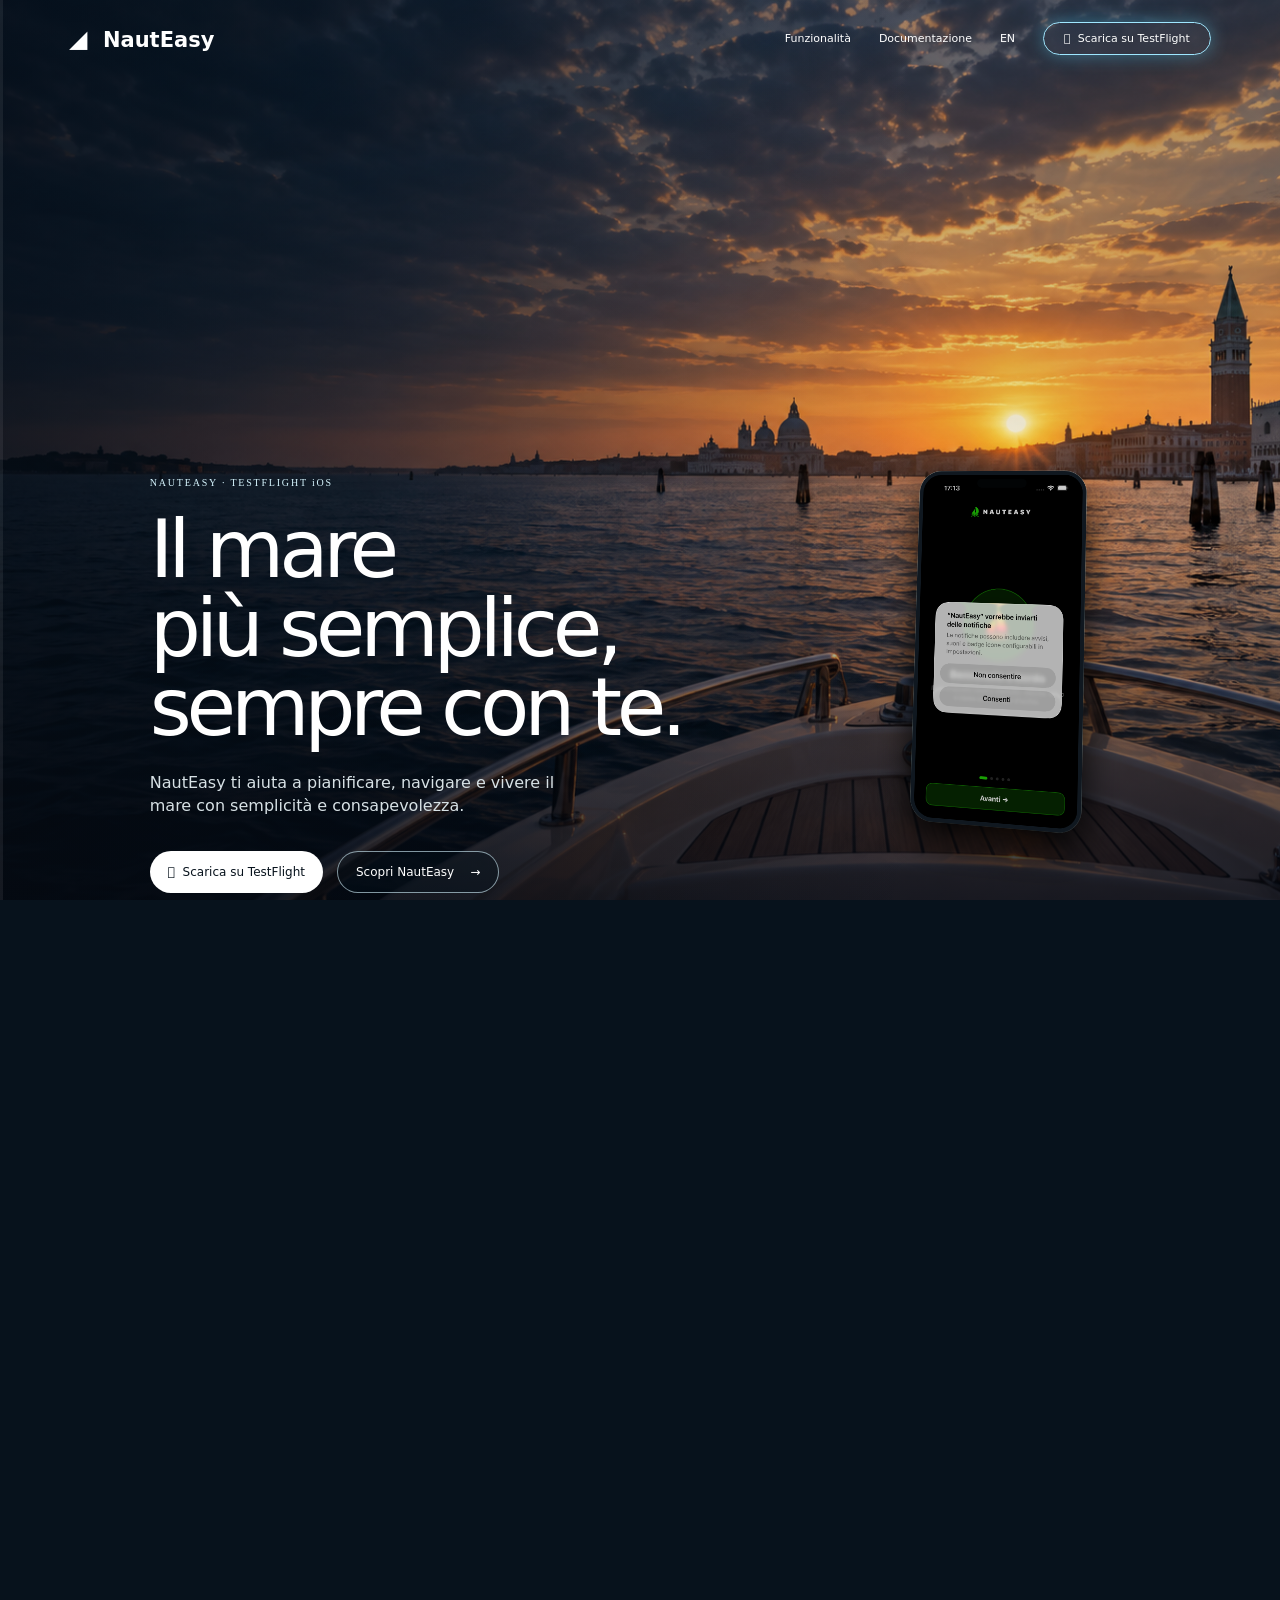
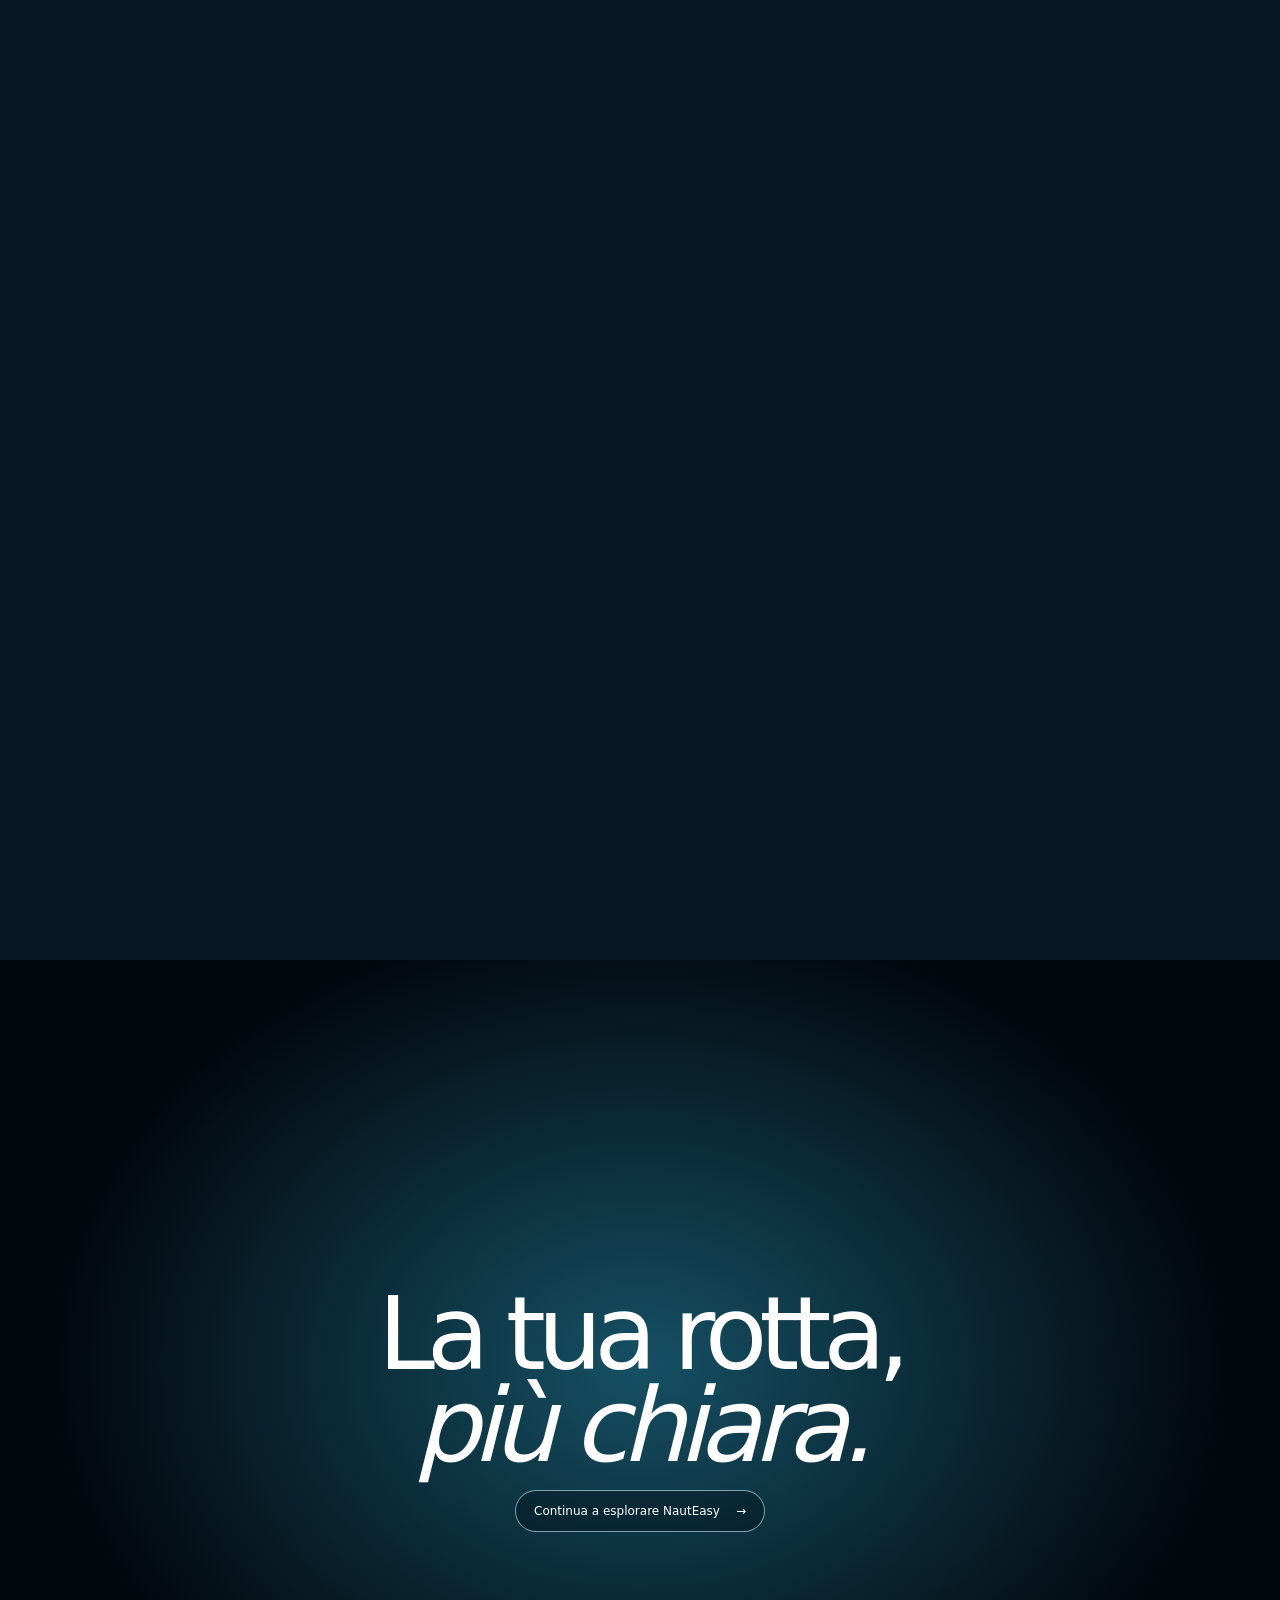
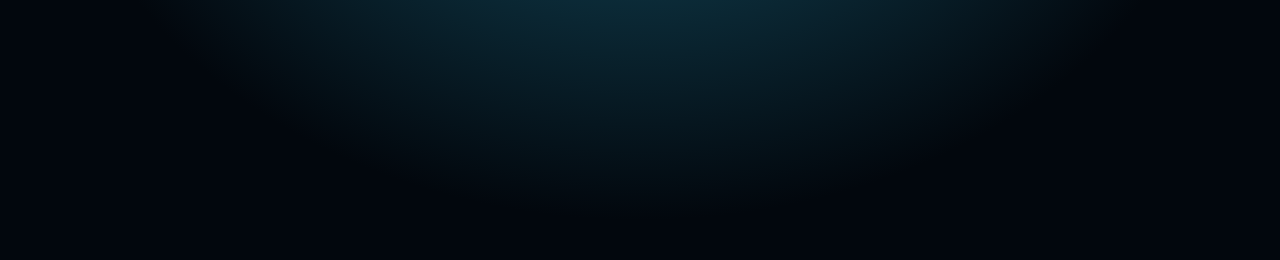
==== commit e022c44e: "Fix cinematic POC file placement" ====
--- a/cinematic-poc/index.html
+++ b/cinematic-poc/index.html
@@ -1 +1 @@
-<!doctype html><html lang="it"><head><meta charset="utf-8"><meta name="viewport" content="width=device-width,initial-scale=1"><meta name="description" content="NautEasy cinematic scroll POC — visual storytelling per la navigazione."><title>NautEasy — Enter the sea</title><link rel="stylesheet" href="styles.css"></head><body><div class="progress"><span></span></div><nav><a class="logo" href="../index.html">Naut<span>Easy</span></a><span class="poc">ITERATION 2 · CINEMATIC POC</span><a href="../index.html">Produzione ↗</a></nav><aside class="chapters"><b>01</b><span>DEPART</span><b>02</b><span>ENTER</span><b>03</b><span>MAP</span><b>04</b><span>REMEMBER</span></aside><main><section class="scene voyage"><div class="sky"></div><div class="horizon"></div><div class="water"></div><div class="mist"></div><div class="hud coord">45.4408° N<br>12.3155° E</div><div class="hud readout">SOG <strong>8.2 kn</strong><br>COG <strong>218°</strong></div><div class="boat" aria-hidden="true"><svg viewBox="0 0 420 150"><path class="wake" d="M25 120 Q170 85 395 122"/><path class="hull" d="M52 83 Q180 58 363 82 L322 123 Q170 143 92 119Z"/><path class="deck" d="M110 77 L174 40 L286 42 L326 79Z"/><path class="windshield" d="M152 69 L184 48 L247 49 L276 70Z"/><path class="edge" d="M52 84 Q180 60 363 82"/></svg></div><div class="voyage-copy"><small>NAUTEASY · TESTFLIGHT iOS</small><h1>Il mare davanti a te.<br><em>NautEasy con te.</em></h1><p>La navigazione reale entra nella tua esperienza digitale.</p><a class="cta" href="../implementazioni-it.html">Scopri NautEasy <span>↗</span></a></div><div class="phone" data-phone><div class="screen-wrap"><img class="screen dashboard" src="assets/dashboard.png" alt="Dashboard NautEasy reale"><img class="screen map" src="assets/map.png" alt="Mappa NautEasy beta reale"><div class="screen-hud"><span>12.4 km</span><span>218°</span><span>3.2 m</span><span>8 kn</span></div><div class="layers"><i class="canals">CANALI</i><i class="limits">10 km/h</i><i class="beacons">✦ FARI</i><i class="marinas">MARINE</i></div></div></div><div class="scroll-cue">SCROLL TO ENTER <i></i></div></section><section class="scene map-scene"><div class="map-world"><div class="map-grid"></div><div class="shore"></div><div class="route"></div><div class="map-boat">△</div><span class="label canal-label">CANALE · 01</span><span class="label limit-label">10 km/h · LIMITI LOCALI</span><span class="label beacon-label">✦ SEAMARK</span><span class="label marina-label">MARINA · SERVIZI</span></div><div class="map-copy"><small>03 · ENTER THE MAP</small><h2>La mappa<br><em>prende vita.</em></h2><p>La rotta viene disegnata. I layer compaiono uno alla volta. La barca avanza nel paesaggio che stai leggendo.</p></div><div class="floating-ui weather"><img src="assets/logbook.png" alt="Anteprima NautEasy beta"><b>METEO · 18°</b></div><div class="floating-ui tide"><b>MAREA</b><span>+0.42 m</span></div></section><section class="scene memory"><div class="memory-copy"><small>04 · REMEMBER THE JOURNEY</small><h2>Ogni uscita<br><em>lascia una storia.</em></h2><p>La traccia rallenta. Il viaggio torna nel Registro.</p></div><div class="mem-card m1"><img src="assets/logbook.png" alt="Registro NautEasy beta"></div><div class="mem-card m2"><div class="memory-photo"></div><span>VENEZIA · 18:42</span></div><div class="mem-card m3"><div class="memory-photo second"></div><span>TRACK · 12.4 NM</span></div></section><section class="scene end"><small>POC · NON MODIFICA LA PRODUZIONE</small><h2>Tutto quello che ti serve.<br><em>Direttamente sulla tua rotta.</em></h2><a class="cta" href="../index.html">Continua a esplorare NautEasy <span>→</span></a></section></main><script src="script.js"></script></body></html>
+<!doctype html><html lang="it"><head><meta charset="utf-8"><meta name="viewport" content="width=device-width,initial-scale=1"><meta name="description" content="NautEasy — il mare più semplice."><title>NautEasy — Il mare. Più semplice.</title><link rel="stylesheet" href="styles.css?v=20260917-2"></head><body><div class="progress"><span></span></div><nav><a class="logo" href="../index.html"><span class="sail">◢</span> Naut<span>Easy</span></a><div class="navlinks"><a href="../implementazioni-it.html">Funzionalità</a><a href="../references-it.html">Documentazione</a><a href="../index-en.html">EN</a></div><a class="nav-cta" href="../implementazioni-it.html">&nbsp; Scarica su TestFlight</a></nav><main><section class="scene hero"><div class="hero-placeholder" role="img" aria-label="Hero background temporaneo — fotografia cinematografica Laguna al tramonto"></div><div class="hero-copy"><div class="kicker">NAUTEASY · TESTFLIGHT iOS</div><h1>Il mare<br><em>più semplice,</em><br>sempre con te.</h1><p>NautEasy ti aiuta a pianificare, navigare e vivere il mare con semplicità e consapevolezza.</p><div class="actions"><a class="cta light" href="../implementazioni-it.html">&nbsp; Scarica su TestFlight</a><a class="cta ghost" href="../index.html">Scopri NautEasy <span>→</span></a></div></div><div class="phone"><div class="display"><img class="dashboard" src="assets/dashboard.png?v=20260917-2" alt="Dashboard NautEasy reale"><img class="map" src="assets/map.png?v=20260917-2" alt="Mappa NautEasy reale"></div></div></section><section class="scene map-breakout"><div class="map-full"><div class="map-lines"></div><div class="route"></div><div class="boat-marker">△</div><div class="limit">10 km/h</div></div></section><section class="scene end"><h2>La tua rotta,<br><em>più chiara.</em></h2><a class="cta ghost" href="../index.html">Continua a esplorare NautEasy <span>→</span></a></section></main><script src="script.js?v=20260917-2"></script></body></html>
--- a/cinematic-poc/styles.css
+++ b/cinematic-poc/styles.css
@@ -1 +1 @@
-:root{--ink:#030811;--cyan:#8beaff;--text:#eaf6fa;--muted:#9cafbb}*{box-sizing:border-box}html{background:var(--ink);color:var(--text);font-family:Inter,system-ui,sans-serif;scroll-behavior:smooth}body{margin:0;overflow-x:hidden;background:#030811}nav{position:fixed;z-index:20;top:0;left:0;right:0;display:flex;justify-content:space-between;align-items:center;padding:24px 4vw;font-size:11px;letter-spacing:.14em;text-transform:uppercase}nav a{color:#d9edf2;text-decoration:none}.logo{font-size:21px;letter-spacing:-.06em;text-transform:none}.logo span{color:var(--cyan)}.poc{color:#a1b7c2;font-size:9px}.progress{position:fixed;z-index:30;left:0;top:0;width:3px;height:100vh;background:#ffffff10}.progress span{display:block;height:0;background:var(--cyan);box-shadow:0 0 20px var(--cyan)}.chapters{position:fixed;z-index:19;right:4vw;top:40%;display:grid;grid-template-columns:auto auto;gap:8px 12px;color:#738a98;font:9px ui-monospace;letter-spacing:.16em}.chapters b{color:var(--cyan);font-weight:400}.scene{position:relative;min-height:100vh;overflow:hidden}.voyage{height:220vh;background:#061625}.sky{position:absolute;inset:0;background:radial-gradient(ellipse at 50% 34%,#e8b27655 0,#236d8499 23%,transparent 52%),linear-gradient(#071321 0%,#174557 55%,#06202e 100%)}.horizon{position:absolute;z-index:1;top:45%;left:-5%;width:110%;height:1px;background:#c9f4f233;box-shadow:0 0 20px #9be8ff44}.water{position:absolute;inset:44% 0 0;background:repeating-linear-gradient(176deg,transparent 0 34px,#b9f4ff12 35px 36px);transform:perspective(400px) rotateX(34deg);transform-origin:top}.mist{position:absolute;inset:30% 0 0;background:radial-gradient(ellipse at 50% 60%,#a9f1ff18,transparent 60%);filter:blur(12px)}.hud{position:absolute;z-index:6;color:#c5f3fb;font:10px/1.7 ui-monospace;letter-spacing:.12em}.coord{top:22vh;left:5vw}.readout{top:55vh;right:9vw}.readout strong{display:block;color:var(--cyan);font-size:19px;font-weight:400}.voyage-copy{position:sticky;z-index:7;top:22vh;margin-left:10vw;padding-top:28vh;width:min(570px,70vw)}small{color:var(--cyan);font:10px ui-monospace;letter-spacing:.18em}.voyage h1{font-size:clamp(43px,7vw,102px);font-weight:400;line-height:.96;letter-spacing:-.07em;margin:22px 0}.voyage h1 em,.map-copy em,.memory-copy em,.end em{color:var(--cyan);font-style:normal}.voyage-copy p,.map-copy p,.memory-copy p{color:var(--muted);line-height:1.7;max-width:390px}.cta{display:inline-flex;gap:18px;padding:14px 18px;margin-top:16px;border:1px solid #a5ecff44;border-radius:3px;background:#ffffff09;color:#ecfbff;text-decoration:none;backdrop-filter:blur(12px)}.boat{position:absolute;z-index:5;left:50%;top:47%;width:min(430px,55vw);transform:translate(-50%,-50%);filter:drop-shadow(0 15px 16px #000a);transition:transform .1s}.boat svg{width:100%}.hull{fill:#020a11}.deck{fill:#07151e}.windshield{fill:#366b78aa}.edge{fill:none;stroke:#9deeff99;stroke-width:2}.wake{fill:none;stroke:#b3efff33;stroke-width:4}.phone{position:sticky;z-index:8;top:16vh;width:min(310px,43vw);aspect-ratio:.49;margin:-12vh auto 0;border:7px solid #1c3444;border-radius:44px;background:#020509;box-shadow:0 40px 110px #000d,0 0 0 1px #a4f1ff66;transform:perspective(1000px) translate3d(27vw,10vh,0) rotateY(-18deg) rotateX(6deg) scale(.62)}.phone:before{content:"";position:absolute;z-index:8;top:7px;left:50%;width:33%;height:18px;transform:translateX(-50%);border-radius:20px;background:#020509}.screen-wrap{position:absolute;inset:0;overflow:hidden;border-radius:36px;background:#07131b}.screen{position:absolute;inset:0;width:100%;height:100%;object-fit:cover;object-position:top}.screen.map{opacity:0;transform:scale(1.16)}.screen-hud{position:absolute;z-index:4;inset:30% -25% auto;display:flex;justify-content:space-around;color:#c5f7ff;font:10px ui-monospace;opacity:0;transform:translateZ(40px)}.screen-hud span{padding:7px 9px;background:#03121cdd;border:1px solid #8deaff55}.layers i{position:absolute;z-index:5;color:#d1faff;background:#041721e8;border:1px solid #8deaff88;padding:6px 8px;font:9px ui-monospace;font-style:normal;opacity:0}.canals{top:37%;left:-16%}.limits{top:53%;right:-18%}.beacons{top:24%;right:-20%}.marinas{bottom:23%;left:-15%}.scroll-cue{position:absolute;top:88vh;left:10vw;color:#8fa9b5;font:10px ui-monospace;letter-spacing:.14em}.scroll-cue i{display:inline-block;width:46px;height:1px;background:var(--cyan);margin-left:12px;vertical-align:middle}.map-scene{height:220vh;background:#061c28}.map-world{position:sticky;top:0;height:100vh;background:linear-gradient(140deg,#0b3a49,#08202d);transform:scale(.22);opacity:.05}.map-grid{position:absolute;inset:0;background:linear-gradient(45deg,#ffffff0b 1px,transparent 1px),linear-gradient(-45deg,#ffffff08 1px,transparent 1px);background-size:65px 65px}.shore{position:absolute;inset:15% -10%;border:1px solid #9feeff55;border-radius:48% 52% 40% 60%;transform:rotate(-16deg)}.route{position:absolute;left:12%;right:12%;top:53%;height:3px;background:var(--cyan);box-shadow:0 0 24px var(--cyan);transform:rotate(-14deg);transform-origin:left}.route:after{content:"";position:absolute;right:3%;top:-7px;border:9px solid transparent;border-bottom-color:var(--cyan);transform:rotate(14deg)}.map-boat{position:absolute;top:47%;left:52%;color:#f5ffff;font-size:25px;text-shadow:0 0 18px var(--cyan)}.label{position:absolute;color:#c7f8ff;font:10px ui-monospace;letter-spacing:.08em;opacity:0}.canal-label{top:28%;left:16%}.limit-label{top:62%;right:12%}.beacon-label{top:22%;right:24%}.marina-label{bottom:22%;left:42%}.map-copy{position:absolute;z-index:4;top:29vh;left:11vw;max-width:470px}.map-copy h2,.memory-copy h2,.end h2{font-size:clamp(42px,6vw,84px);font-weight:400;line-height:.95;letter-spacing:-.07em;margin:20px 0}.floating-ui{position:absolute;z-index:8;padding:12px;background:#06131dcc;border:1px solid #8ceaff44;box-shadow:0 18px 50px #0008;opacity:0}.floating-ui img{display:block;width:110px;height:160px;object-fit:cover;object-position:top;margin-bottom:8px}.floating-ui b,.floating-ui span{display:block;font:10px ui-monospace;color:#c8f8ff}.weather{top:28%;right:11%;transform:rotate(7deg)}.tide{bottom:25%;right:24%;transform:rotate(-5deg)}.tide span{font-size:24px;color:var(--cyan);margin-top:8px}.memory{height:170vh;background:radial-gradient(ellipse at 50% 40%,#114a59,#02070d 65%)}.memory-copy{position:sticky;z-index:6;top:28vh;margin-left:11vw;padding-top:27vh;width:410px}.mem-card{position:absolute;z-index:5;width:190px;padding:8px;background:#d8e1dc;box-shadow:0 30px 70px #000b;opacity:0}.mem-card img{width:100%;height:250px;object-fit:cover;object-position:top}.mem-card span{display:block;color:#16232a;font:9px ui-monospace;padding:9px 2px 3px}.m1{top:28%;right:22%;transform:rotate(8deg)}.m2{top:45%;right:10%;transform:rotate(-8deg);background:#e5dfd0}.m3{top:60%;right:29%;transform:rotate(4deg)}.memory-photo{height:190px;background:linear-gradient(160deg,#1d5062,#c18e62 52%,#05202c);position:relative}.memory-photo:after{content:"";position:absolute;left:35%;bottom:18%;width:35%;height:25%;background:#06121b;clip-path:polygon(0 100%,15% 0,85% 0,100% 100%)}.second{background:linear-gradient(180deg,#234d5e,#0a1e2e)}.end{height:100vh;display:grid;place-content:center;text-align:center;background:radial-gradient(ellipse at 50% 45%,#155367,#02070d 64%)}.end h2{max-width:820px}.end p{color:var(--muted)}@media(max-width:700px){nav{padding:18px 5vw}.poc{display:none}.chapters{right:5vw;transform:scale(.8);transform-origin:right}.voyage-copy{width:82vw;margin-left:10vw}.boat{width:75vw;top:51%}.phone{width:245px;margin-top:-5vh}.map-copy,.memory-copy{left:9vw;margin-left:0;width:75vw}.floating-ui{transform:scale(.72)}.weather{right:3%}.tide{right:8%}.mem-card{width:135px}.mem-card img{height:180px}.m1{right:9%}.m2{right:0}.m3{right:21%}}@media(prefers-reduced-motion:reduce){html{scroll-behavior:auto}.phone,.map-world,.boat{transform:none!important}.screen,.screen-hud,.layers i,.label,.floating-ui,.mem-card{opacity:1!important}.route{box-shadow:none}}
+:root{--ink:#050a11;--cyan:#b8edff;--muted:#d7e1e5}*{box-sizing:border-box}html{background:var(--ink);color:#fff;scroll-behavior:smooth}body{margin:0;overflow-x:hidden;font-family:Inter,system-ui,sans-serif;background:var(--ink)}nav{position:fixed;z-index:20;inset:0 0 auto;display:flex;align-items:center;gap:28px;padding:22px 5.4vw;font-size:11px}nav a{color:#fff;text-decoration:none}.logo{font-size:21px;font-weight:600;margin-right:auto}.sail{font-size:24px;margin-right:8px}.navlinks{display:flex;gap:28px}.nav-cta{padding:9px 20px;border:1px solid #9fe7ff;border-radius:22px;box-shadow:0 0 18px #5fdcff66;background:#ffffff0c}.progress{position:fixed;z-index:30;top:0;left:0;width:3px;height:100vh;background:#fff1}.progress span{display:block;height:0;background:#d4f6ff}.scene{position:relative;min-height:100vh;overflow:hidden}.hero{height:360vh;background:#07121c}.hero-placeholder{position:absolute;z-index:0;top:0;left:0;width:100%;height:100vh;background-image:linear-gradient(90deg,#040a12aa 0,#040a1244 42%,transparent 72%),linear-gradient(180deg,#02061055 0,#02061000 55%,#020610bb 100%),url('assets/hero-lagoon-temp.png');background-size:cover;background-position:center;background-repeat:no-repeat;filter:saturate(.9)}.hero-copy{position:sticky;z-index:5;top:24vh;width:min(590px,52vw);margin-left:11.7vw;padding-top:29vh}.kicker{font:10px ui-monospace;letter-spacing:.18em;color:#d7f6ff;margin-bottom:22px}.hero h1{font-size:clamp(50px,6.3vw,105px);line-height:.98;letter-spacing:-.065em;font-weight:300;margin:0 0 24px}.hero h1 em{font-style:normal}.hero p{max-width:450px;font-size:16px;line-height:1.45;color:var(--muted)}.actions{display:flex;gap:14px;flex-wrap:wrap}.cta{display:inline-flex;gap:16px;align-items:center;margin-top:18px;padding:13px 18px;border-radius:24px;text-decoration:none;font-size:12px}.cta.light{color:#07121c;background:#fff}.cta.ghost{color:#fff;border:1px solid #d8f6ff99;background:#04111b66}.phone{position:absolute;z-index:7;top:13vh;right:14vw;width:min(360px,34vw);aspect-ratio:.49;border:8px solid #101820;border-radius:47px;background:#020405;box-shadow:0 35px 80px #000e,0 0 0 1px #d4f9ff66;transform:perspective(1200px) rotateY(-17deg) rotateX(5deg) scale(.62)}.phone:before{content:'';position:absolute;z-index:8;top:8px;left:50%;width:31%;height:19px;border-radius:20px;transform:translateX(-50%);background:#020405}.display{position:absolute;inset:0;overflow:hidden;border-radius:38px;background:#07131b}.display img{position:absolute;inset:0;width:100%;height:100%;object-fit:cover;object-position:top}.display .map{opacity:0;transform:scale(1.12)}.map-breakout{height:280vh;background:#061723}.map-full{position:sticky;top:0;height:100vh;background:#0a3543;transform:scale(.22);opacity:0;overflow:hidden}.map-lines{position:absolute;inset:-20%;background:linear-gradient(40deg,#ffffff0a 1px,transparent 1px),linear-gradient(-35deg,#ffffff08 1px,transparent 1px);background-size:80px 80px}.map-lines:before,.map-lines:after{content:'';position:absolute;border:1px solid #9beeff66;border-radius:50%}.map-lines:before{width:120%;height:50%;top:28%;left:-8%}.map-lines:after{width:70%;height:25%;top:52%;left:18%;border-color:#b7ef9b66}.route{position:absolute;left:12%;top:55%;width:76%;height:3px;background:var(--cyan);box-shadow:0 0 22px var(--cyan);transform:rotate(-14deg);transform-origin:left;clip-path:inset(0 100% 0 0)}.boat-marker{position:absolute;top:48%;left:50%;font-size:26px;color:#f4ffff;opacity:0}.limit{position:absolute;top:63%;right:16%;padding:13px 15px;border:1px solid #d2f6ff99;background:#061923dd;color:#eaffff;font:18px ui-monospace;opacity:0}.end{height:100vh;display:grid;place-content:center;text-align:center;background:radial-gradient(ellipse at 50% 45%,#155064,#02070d 65%)}.end h2{font-size:clamp(48px,8vw,118px);font-weight:300;line-height:.9;letter-spacing:-.08em;margin:0}.end .cta{justify-self:center}@media(max-width:700px){nav{padding:18px 5vw}.navlinks{display:none}.nav-cta{padding:8px 12px}.hero-copy{margin-left:8vw;width:82vw;padding-top:29vh}.hero h1{font-size:58px}.hero-placeholder{background-position:center top}.phone{width:250px;right:8vw;top:34vh}.map-full{transform:scale(.18)}}@media(prefers-reduced-motion:reduce){html{scroll-behavior:auto}.phone,.map-full,.hero-copy{transform:none!important}.display .map{opacity:1}.route{clip-path:none}.boat-marker,.limit{opacity:1}}
